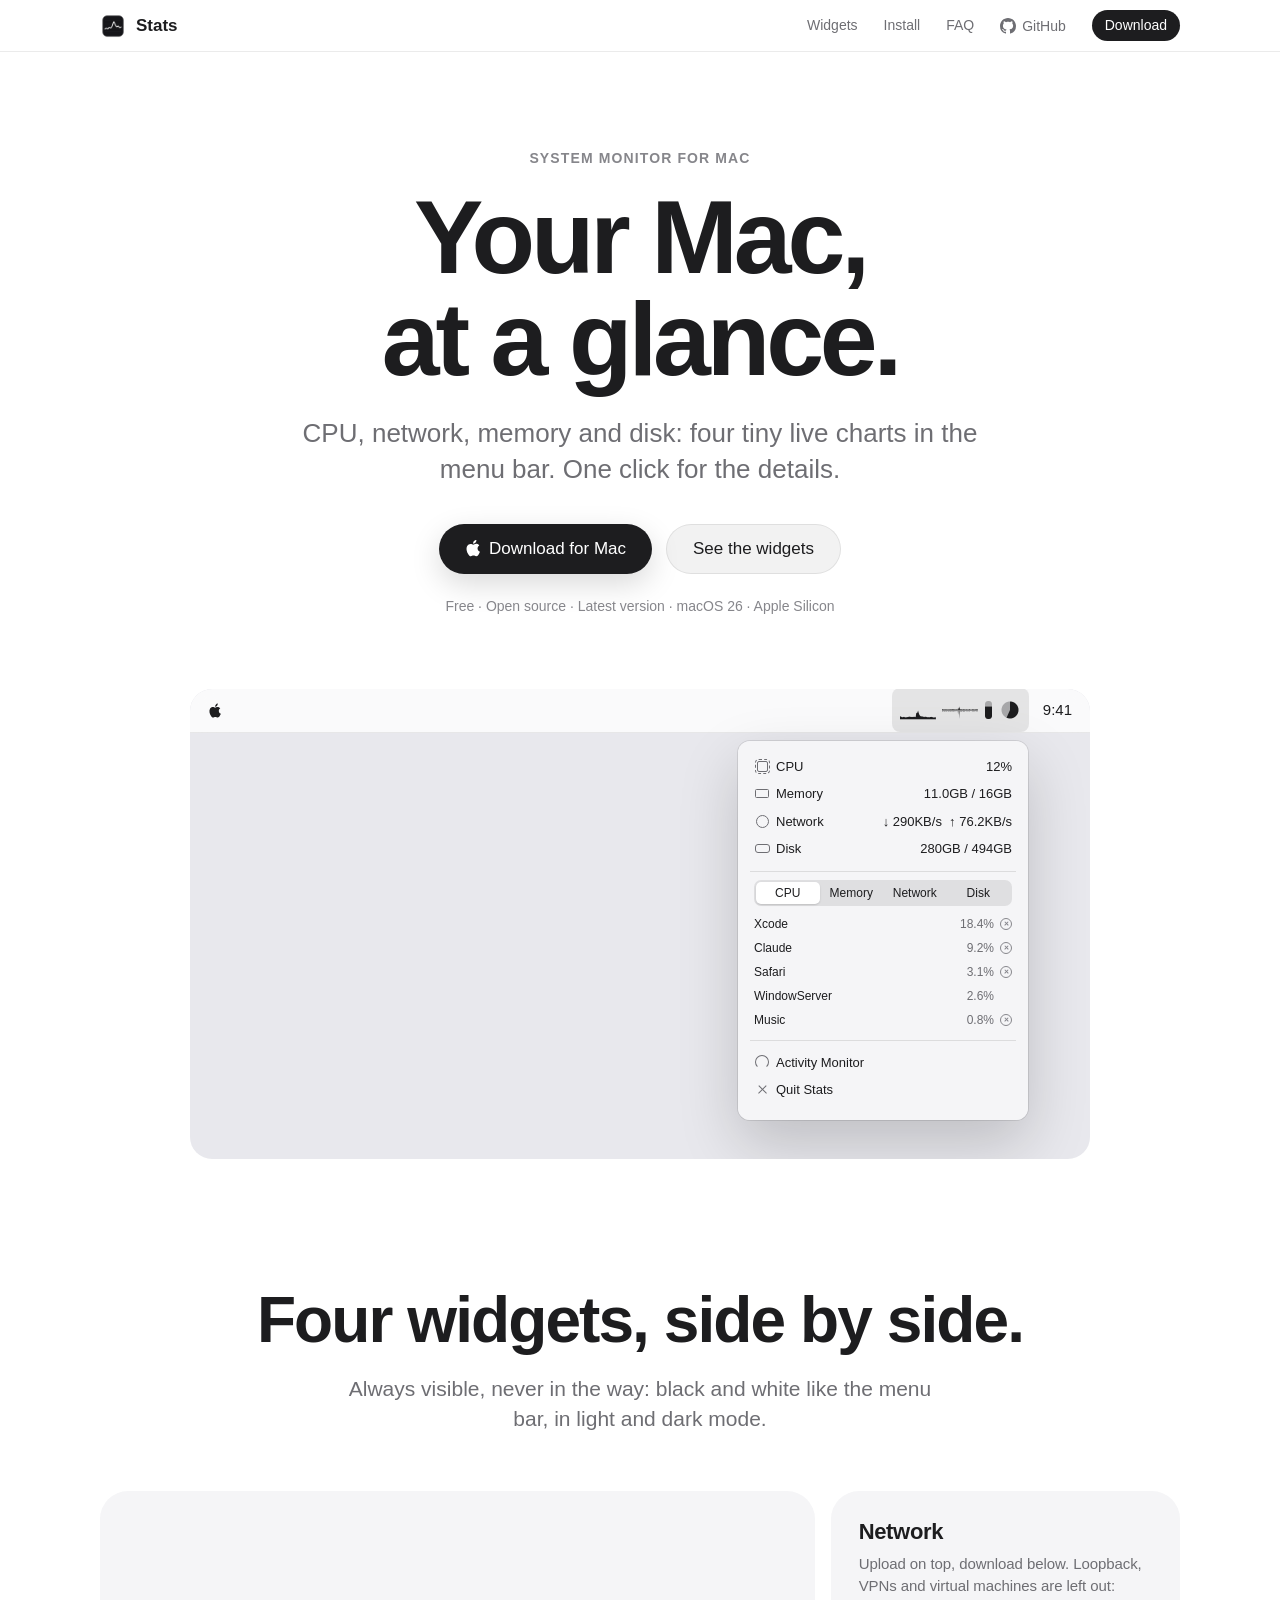
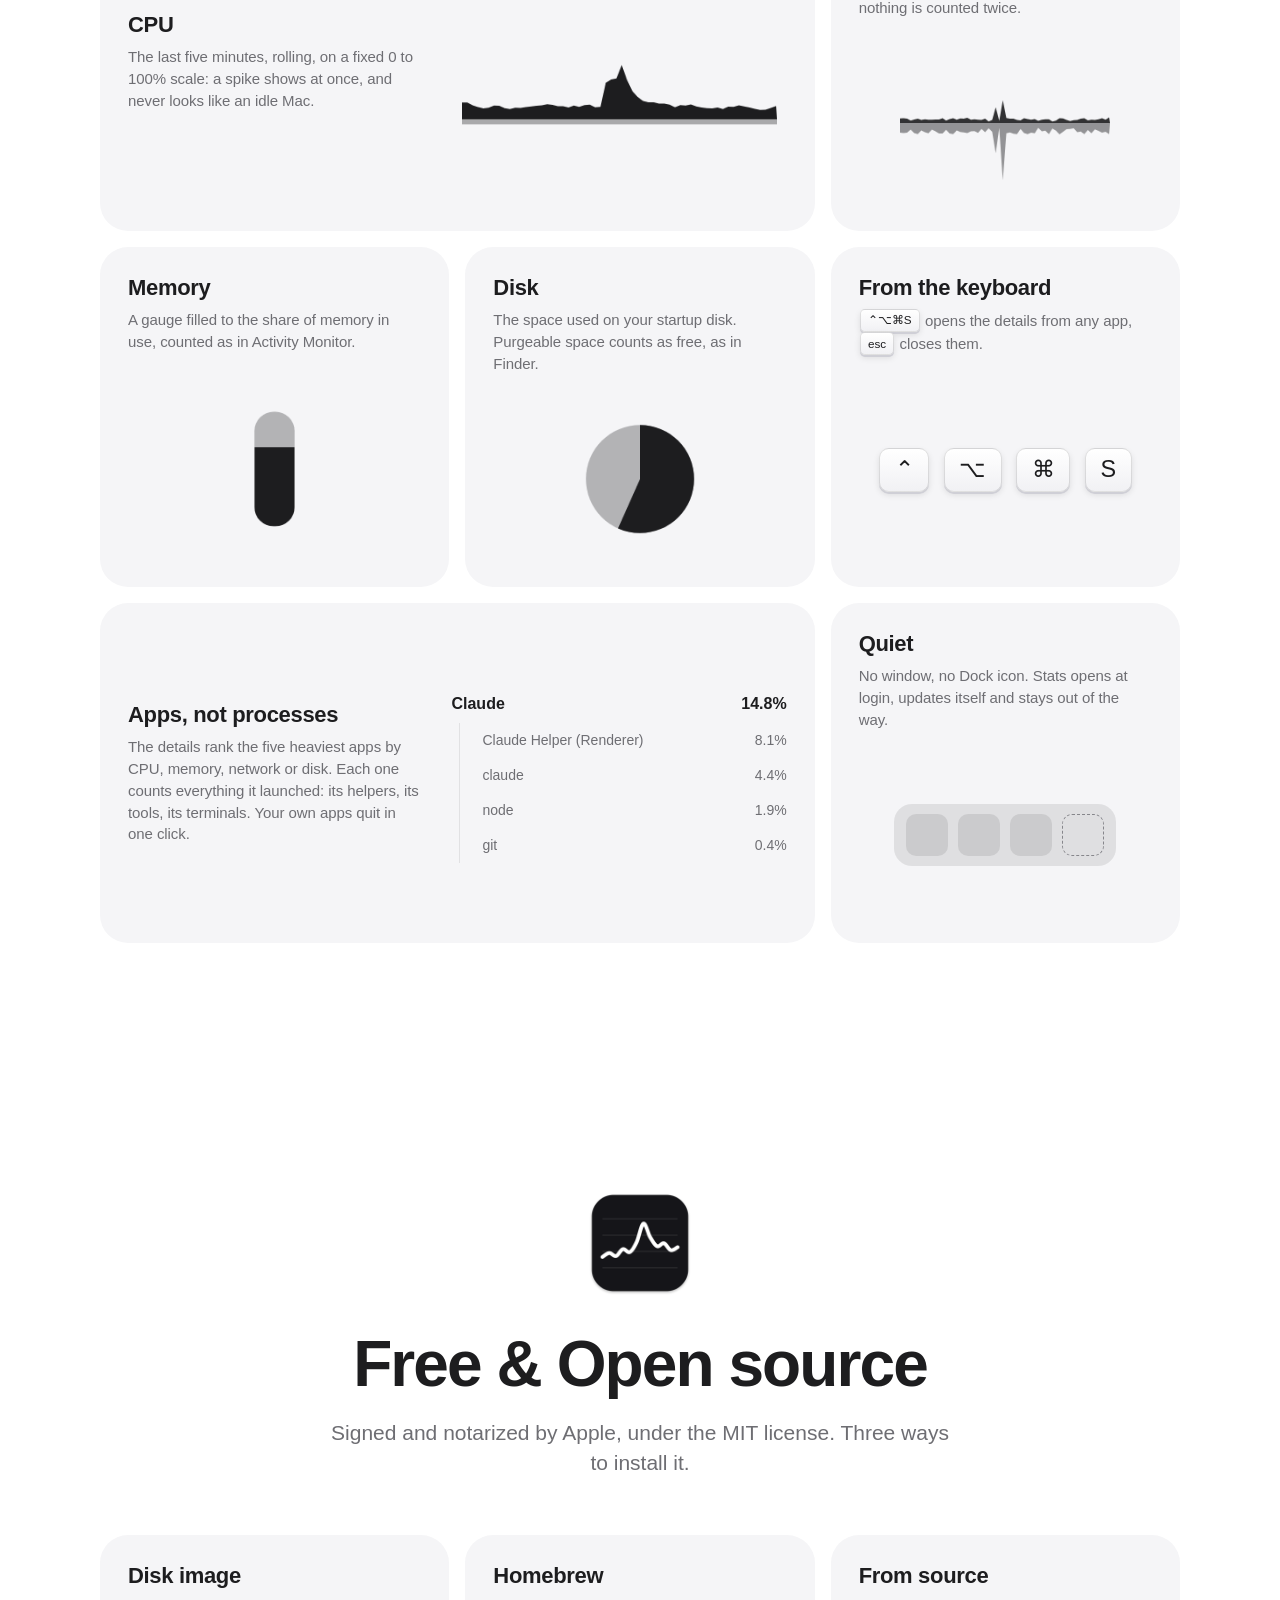
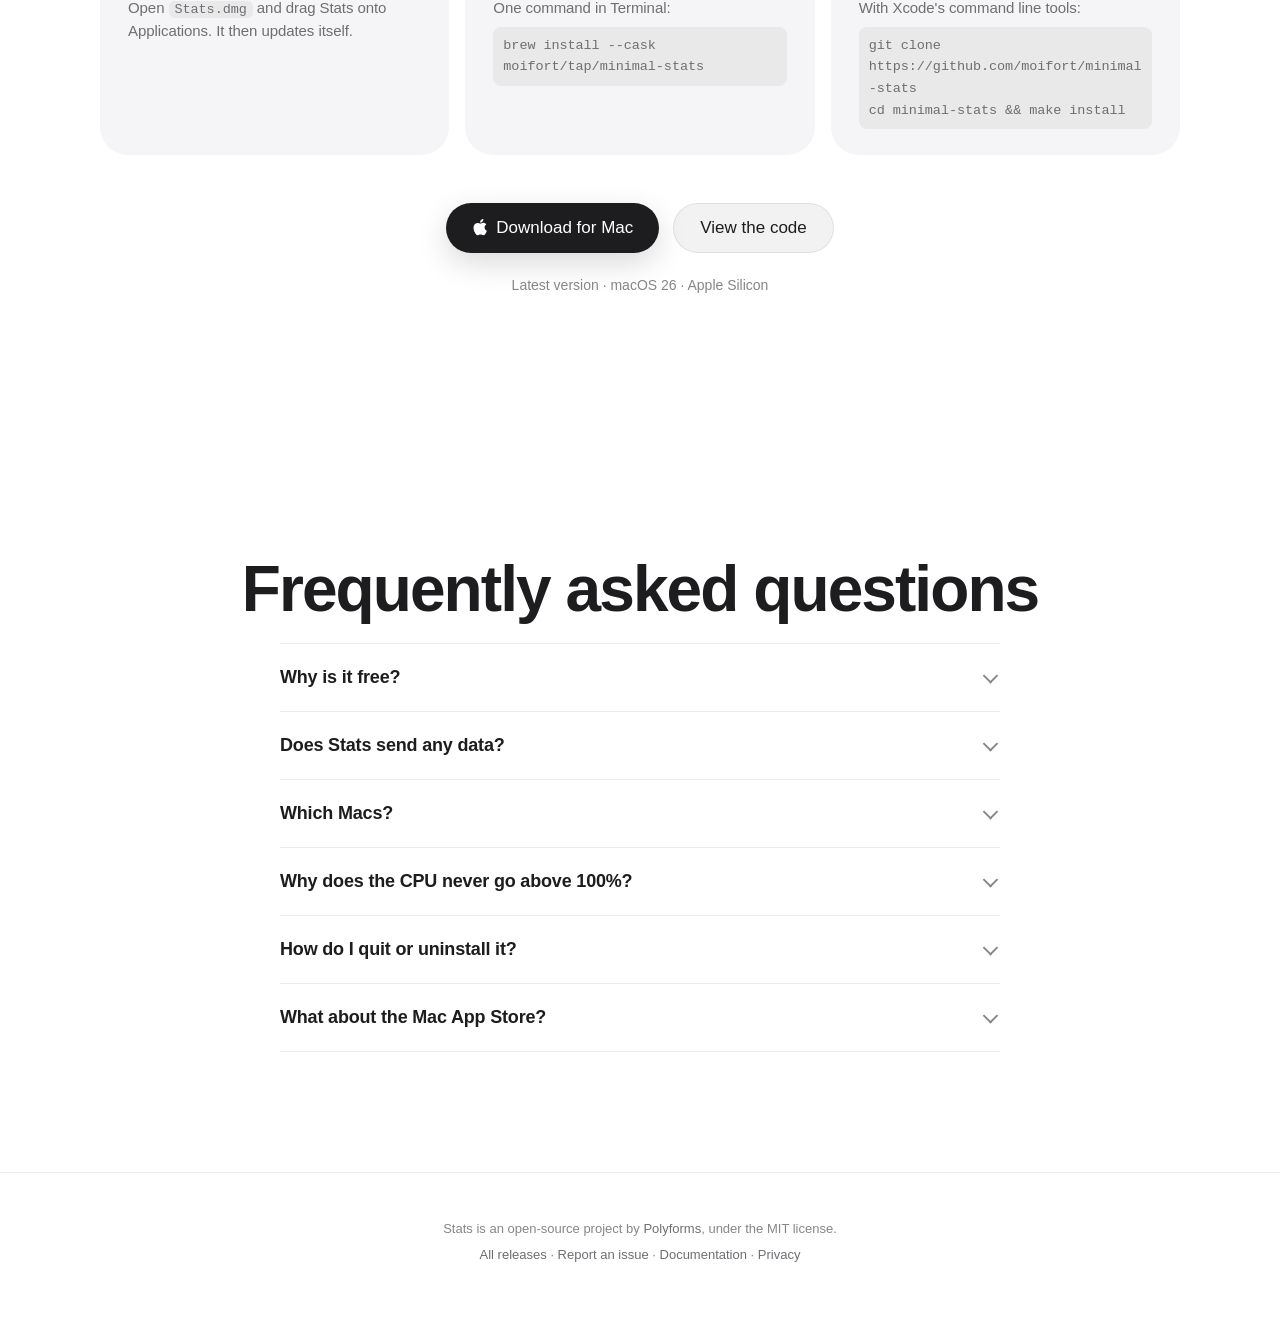
==== site/index.html @ 40cb98ad "feat(site): add the landing page, published to GitHub Pages Built from Dictate's site: its navigatio" ====
<!doctype html>
<html lang="fr">
<head>
  <meta charset="utf-8">
  <meta name="viewport" content="width=device-width, initial-scale=1">
  <title data-i18n="meta.title">Stats — Le moniteur système de la barre des menus, gratuit et open source</title>
  <meta name="description" content="Processeur, réseau, mémoire et disque : quatre petits graphiques en direct dans la barre des menus du Mac. Gratuit, open source, rien ne quitte votre Mac.">
  <!-- Share previews: crawlers run no JavaScript, so the English copy is the
       static one here and French is declared as the alternate. -->
  <meta property="og:type" content="website">
  <meta property="og:url" content="https://moifort.github.io/minimal-stats/">
  <meta property="og:site_name" content="Stats">
  <meta property="og:title" content="Stats — A free, open-source menu bar monitor for Mac">
  <meta property="og:description" content="CPU, network, memory and disk: four tiny live charts in your Mac's menu bar. Free, open source, nothing leaves your Mac.">
  <meta property="og:image" content="https://moifort.github.io/minimal-stats/og.png">
  <meta property="og:image:width" content="1200">
  <meta property="og:image:height" content="630">
  <meta property="og:image:alt" content="Stats: CPU, network, memory and disk charts in the Mac menu bar">
  <meta property="og:locale" content="en_US">
  <meta property="og:locale:alternate" content="fr_FR">
  <meta name="twitter:card" content="summary_large_image">
  <meta name="twitter:title" content="Stats — A free, open-source menu bar monitor for Mac">
  <meta name="twitter:description" content="CPU, network, memory and disk: four tiny live charts in your Mac's menu bar. Free, open source, nothing leaves your Mac.">
  <meta name="twitter:image" content="https://moifort.github.io/minimal-stats/og.png">
  <meta name="theme-color" content="#ffffff" media="(prefers-color-scheme: light)">
  <meta name="theme-color" content="#000000" media="(prefers-color-scheme: dark)">
  <meta name="color-scheme" content="light dark">
  <link rel="icon" href="favicon.png" type="image/png">
  <link rel="apple-touch-icon" href="icon-256.png">
  <script>
    // The page is written in French. A browser set to another of the 25
    // languages gets that one (i18n/<code>.js), any other gets English.
    // ?lang=de forces one. The same 25 as Dictate's site.
    (() => {
      const supported = ["bg", "cs", "da", "de", "el", "en", "es", "et", "fi", "fr", "hr", "hu", "it",
        "lt", "lv", "mt", "nl", "pl", "pt", "ro", "ru", "sk", "sl", "sv", "uk"];
      const forced = new URLSearchParams(location.search).get("lang");
      const wanted = forced ? [forced] : (navigator.languages && navigator.languages.length ? navigator.languages : [navigator.language || "en"]);
      const lang = wanted.map((l) => l.toLowerCase().split("-")[0]).find((l) => supported.includes(l)) || "en";
      document.documentElement.lang = lang;
      if (lang !== "fr") document.documentElement.classList.add("i18n-pending");
    })();
  </script>
  <link rel="stylesheet" href="style.css?v=20261111-3">
</head>
<body>

<header class="nav">
  <a class="nav-brand" href="#top" aria-label="Stats">
    <img class="nav-icon" src="icon-256.png" width="26" height="26" alt="">
    <span>Stats</span>
  </a>
  <nav class="nav-links" aria-label="Sections" data-i18n-aria="aria.sections">
    <a href="#features" data-i18n="nav.features">Widgets</a>
    <a href="#install" data-i18n="nav.install">Installer</a>
    <a href="#faq" data-i18n="nav.faq">Questions</a>
    <a class="nav-gh" href="https://github.com/moifort/minimal-stats" rel="noopener"><svg class="nav-github" viewBox="0 0 16 16" width="16" height="16" aria-hidden="true"><path fill="currentColor" d="M8 0c4.42 0 8 3.58 8 8a8.013 8.013 0 0 1-5.45 7.59c-.4.08-.55-.17-.55-.38 0-.27.01-1.13.01-2.2 0-.75-.25-1.23-.54-1.48 1.78-.2 3.65-.88 3.65-3.95 0-.88-.31-1.59-.82-2.15.08-.2.36-1.02-.08-2.12 0 0-.67-.22-2.2.82-.64-.18-1.32-.27-2-.27-.68 0-1.36.09-2 .27-1.53-1.03-2.2-.82-2.2-.82-.44 1.1-.16 1.92-.08 2.12-.51.56-.82 1.28-.82 2.15 0 3.06 1.86 3.75 3.64 3.95-.23.2-.44.55-.51 1.07-.46.21-1.61.55-2.33-.66-.15-.24-.6-.83-1.23-.82-.67.01-.27.38.01.53.34.19.73.9.82 1.13.16.45.68 1.31 2.69.94 0 .67.01 1.3.01 1.49 0 .21-.15.45-.55.38A7.995 7.995 0 0 1 0 8c0-4.42 3.58-8 8-8Z"/></svg>GitHub</a>
    <a class="nav-cta" href="https://github.com/moifort/minimal-stats/releases/latest/download/Stats.dmg" data-download data-i18n="nav.download">Télécharger</a>
  </nav>
</header>

<main id="top">

  <!-- Hero: the menu bar with the four widgets, and the popover under them. -->
  <section class="hero">
    <p class="eyebrow" data-i18n="hero.eyebrow">Moniteur système pour Mac</p>
    <h1 class="hero-title" data-i18n="hero.title">Votre Mac,<br>d'un coup d'œil.</h1>
    <p class="hero-subtitle" data-i18n="hero.subtitle">Processeur, réseau, mémoire et disque&nbsp;: quatre petits graphiques en direct dans la barre des menus. Un clic pour le détail.</p>
    <div class="hero-actions">
      <a class="button primary" href="https://github.com/moifort/minimal-stats/releases/latest/download/Stats.dmg" data-download>
        <svg class="apple-mark" viewBox="0 0 17 20" width="15" height="18" aria-hidden="true"><path fill="currentColor" d="M14.2 10.6c0-2.3 1.9-3.4 2-3.5-1.1-1.6-2.8-1.8-3.4-1.8-1.4-.1-2.8.9-3.5.9-.7 0-1.8-.8-3-.8-1.5 0-3 .9-3.8 2.3-1.6 2.8-.4 7 1.2 9.3.8 1.1 1.7 2.4 2.9 2.4 1.2 0 1.6-.8 3.1-.8 1.4 0 1.8.8 3.1.7 1.3 0 2.1-1.1 2.8-2.3.9-1.3 1.3-2.6 1.3-2.7-.1 0-2.7-1-2.7-3.7ZM11.9 3.8c.6-.8 1.1-1.9 1-3-.9 0-2.1.6-2.7 1.4-.6.7-1.1 1.8-1 2.9 1 .1 2.1-.5 2.7-1.3Z"/></svg>
        <span data-i18n="dl.mac">Télécharger pour Mac</span>
      </a>
      <!-- Shown by main.js once APP_STORE_URL is set: the app is not on the store yet. -->
      <a class="store-badge" href="#" rel="noopener" aria-label="Télécharger dans le Mac App Store" data-i18n-aria="aria.store" data-app-store hidden>
        <img src="badges/fr.svg" height="50" alt="" data-store-badge>
      </a>
      <a class="button ghost" href="#features" data-i18n="hero.seeWidgets">Voir les widgets</a>
    </div>
    <p class="hero-meta" data-i18n="hero.meta">Gratuit · Open source · <span data-version>Dernière version</span> · macOS 26 · Apple Silicon</p>

    <div class="stage" aria-label="Les quatre widgets dans la barre des menus, et le popover ouvert en dessous" data-i18n-aria="aria.stage" role="img">
      <div class="menubar">
        <span class="menubar-apple" aria-hidden="true"><svg viewBox="0 0 17 20" width="13" height="15"><path fill="currentColor" d="M14.2 10.6c0-2.3 1.9-3.4 2-3.5-1.1-1.6-2.8-1.8-3.4-1.8-1.4-.1-2.8.9-3.5.9-.7 0-1.8-.8-3-.8-1.5 0-3 .9-3.8 2.3-1.6 2.8-.4 7 1.2 9.3.8 1.1 1.7 2.4 2.9 2.4 1.2 0 1.6-.8 3.1-.8 1.4 0 1.8.8 3.1.7 1.3 0 2.1-1.1 2.8-2.3.9-1.3 1.3-2.6 1.3-2.7-.1 0-2.7-1-2.7-3.7ZM11.9 3.8c.6-.8 1.1-1.9 1-3-.9 0-2.1.6-2.7 1.4-.6.7-1.1 1.8-1 2.9 1 .1 2.1-.5 2.7-1.3Z"/></svg></span>
        <span class="menubar-spacer"></span>
        <span class="widgets" aria-hidden="true">
          <canvas data-widget="cpu" width="72" height="44"></canvas>
          <canvas data-widget="net" width="72" height="44"></canvas>
          <canvas data-widget="mem" width="18" height="44"></canvas>
          <canvas data-widget="disk" width="44" height="44"></canvas>
        </span>
        <span class="menubar-clock" aria-hidden="true">9:41</span>
      </div>

      <!-- The app's own popover, in its own English, laid out like it. -->
      <div class="popover" aria-hidden="true">
        <div class="pop-rows">
          <div class="pop-row"><i class="sf cpu"></i><span>CPU</span><b data-live="cpu">23%</b></div>
          <div class="pop-row"><i class="sf mem"></i><span>Memory</span><b data-live="mem">11.0GB / 16GB</b></div>
          <div class="pop-row"><i class="sf net"></i><span>Network</span><b data-live="net">↓ 180KB/s&nbsp;&nbsp;↑ 32.0KB/s</b></div>
          <div class="pop-row"><i class="sf disk"></i><span>Disk</span><b>280GB / 494GB</b></div>
        </div>
        <hr>
        <div class="segmented"><span class="on">CPU</span><span>Memory</span><span>Network</span><span>Disk</span></div>
        <div class="pop-list" data-live="apps">
          <div class="pop-app"><span>Xcode</span><em>18.4%</em><i></i></div>
          <div class="pop-app"><span>Claude</span><em>9.2%</em><i></i></div>
          <div class="pop-app"><span>Safari</span><em>3.1%</em><i></i></div>
          <div class="pop-app"><span>WindowServer</span><em>2.6%</em><i class="none"></i></div>
          <div class="pop-app"><span>Music</span><em>0.8%</em><i></i></div>
        </div>
        <hr>
        <div class="pop-action"><i class="sf gauge"></i>Activity Monitor</div>
        <div class="pop-action"><i class="sf quit"></i>Quit Stats</div>
        <div class="pop-version" data-version-short></div>
      </div>
    </div>
  </section>

  <!-- Features -->
  <section class="features" id="features">
    <h2 class="section-title" data-i18n="feat.title">Quatre widgets, côte à côte.</h2>
    <p class="section-lead" data-i18n="feat.lead">Toujours visibles, jamais encombrants&nbsp;: en noir et blanc comme la barre des menus, en clair comme en sombre.</p>

    <div class="bento">
      <article class="card wide">
        <div class="card-visual"><canvas class="big-widget" data-widget="cpu" width="360" height="160" aria-hidden="true"></canvas></div>
        <h3 data-i18n="cpu.title">Processeur</h3>
        <p data-i18n="cpu.text">Les cinq dernières minutes en continu, sur une échelle fixe de 0 à 100&nbsp;%&nbsp;: un pic se voit tout de suite, et ne se confond jamais avec un Mac au repos.</p>
      </article>

      <article class="card">
        <div class="card-visual"><canvas class="big-widget" data-widget="net" width="240" height="160" aria-hidden="true"></canvas></div>
        <h3 data-i18n="net.title">Réseau</h3>
        <p data-i18n="net.text">L'envoi en haut, la réception en bas. La boucle locale, les VPN et les machines virtuelles sont écartés&nbsp;: rien n'est compté deux fois.</p>
      </article>

      <article class="card">
        <div class="card-visual"><canvas class="big-widget" data-widget="mem" width="60" height="160" aria-hidden="true"></canvas></div>
        <h3 data-i18n="mem.title">Mémoire</h3>
        <p data-i18n="mem.text">Une jauge remplie à la part de mémoire utilisée, comptée comme dans le Moniteur d'activité.</p>
      </article>

      <article class="card">
        <div class="card-visual"><canvas class="big-widget" data-widget="disk" width="160" height="160" aria-hidden="true"></canvas></div>
        <h3 data-i18n="disk.title">Disque</h3>
        <p data-i18n="disk.text">La place occupée sur le disque de démarrage. L'espace purgeable compte comme libre, comme dans le Finder.</p>
      </article>

      <article class="card">
        <div class="card-visual">
          <div class="shortcut" aria-hidden="true"><kbd>⌃</kbd><kbd>⌥</kbd><kbd>⌘</kbd><kbd>S</kbd></div>
        </div>
        <h3 data-i18n="key.title">Au clavier</h3>
        <p data-i18n="key.text"><kbd>⌃⌥⌘S</kbd> ouvre le détail depuis n'importe quelle app, <kbd>esc</kbd> le referme.</p>
      </article>

      <article class="card wide">
        <div class="card-visual">
          <div class="group-demo" aria-hidden="true">
            <div class="group-row lead"><span>Claude</span><em>14.8%</em></div>
            <div class="group-row"><span>Claude Helper (Renderer)</span><em>8.1%</em></div>
            <div class="group-row"><span>claude</span><em>4.4%</em></div>
            <div class="group-row"><span>node</span><em>1.9%</em></div>
            <div class="group-row"><span>git</span><em>0.4%</em></div>
          </div>
        </div>
        <h3 data-i18n="apps.title">Les apps, pas les processus</h3>
        <p data-i18n="apps.text">Le détail classe les cinq apps qui pèsent le plus, en processeur, mémoire, réseau ou disque. Chacune compte tout ce qu'elle a lancé&nbsp;: ses assistants, ses outils, ses terminaux. Vos propres apps se quittent d'un clic.</p>
      </article>

      <article class="card">
        <div class="card-visual">
          <div class="quiet-demo" aria-hidden="true">
            <span class="dock"><i></i><i></i><i></i><i class="gap"></i></span>
          </div>
        </div>
        <h3 data-i18n="quiet.title">Discret</h3>
        <p data-i18n="quiet.text">Pas de fenêtre, pas d'icône dans le Dock. Stats s'ouvre à la connexion, se met à jour tout seul et se fait oublier.</p>
      </article>
    </div>
  </section>

  <!-- Install: the three ways, then the download. -->
  <section class="download" id="install">
    <img class="download-icon" src="icon-256.png" width="120" height="120" alt="">
    <h2 class="section-title" data-i18n="inst.title">Gratuit &amp; Open source</h2>
    <p class="section-lead" data-i18n="inst.lead">Signé et notarisé par Apple, sous licence MIT. Trois façons de l'installer.</p>

    <div class="bento installs">
      <article class="card">
        <h3 data-i18n="inst.dmg.title">Image disque</h3>
        <p data-i18n="inst.dmg.text">Ouvrez <code>Stats.dmg</code> et glissez Stats dans Applications. Il se met ensuite à jour tout seul.</p>
      </article>
      <article class="card">
        <h3>Homebrew</h3>
        <p data-i18n="inst.brew.text">Une commande dans le Terminal&nbsp;:</p>
        <p><code class="copy">brew install --cask moifort/tap/minimal-stats</code></p>
      </article>
      <article class="card">
        <h3 data-i18n="inst.src.title">Depuis les sources</h3>
        <p data-i18n="inst.src.text">Avec les outils en ligne de commande de Xcode&nbsp;:</p>
        <p><code class="copy">git clone https://github.com/moifort/minimal-stats<br>cd minimal-stats &amp;&amp; make install</code></p>
      </article>
    </div>

    <div class="hero-actions">
      <a class="button primary" href="https://github.com/moifort/minimal-stats/releases/latest/download/Stats.dmg" data-download>
        <svg class="apple-mark" viewBox="0 0 17 20" width="15" height="18" aria-hidden="true"><path fill="currentColor" d="M14.2 10.6c0-2.3 1.9-3.4 2-3.5-1.1-1.6-2.8-1.8-3.4-1.8-1.4-.1-2.8.9-3.5.9-.7 0-1.8-.8-3-.8-1.5 0-3 .9-3.8 2.3-1.6 2.8-.4 7 1.2 9.3.8 1.1 1.7 2.4 2.9 2.4 1.2 0 1.6-.8 3.1-.8 1.4 0 1.8.8 3.1.7 1.3 0 2.1-1.1 2.8-2.3.9-1.3 1.3-2.6 1.3-2.7-.1 0-2.7-1-2.7-3.7ZM11.9 3.8c.6-.8 1.1-1.9 1-3-.9 0-2.1.6-2.7 1.4-.6.7-1.1 1.8-1 2.9 1 .1 2.1-.5 2.7-1.3Z"/></svg>
        <span data-i18n="dl.mac">Télécharger pour Mac</span>
      </a>
      <a class="store-badge" href="#" rel="noopener" aria-label="Télécharger dans le Mac App Store" data-i18n-aria="aria.store" data-app-store hidden>
        <img src="badges/fr.svg" height="50" alt="" data-store-badge>
      </a>
      <a class="button ghost" href="https://github.com/moifort/minimal-stats" rel="noopener" data-i18n="dl.code">Voir le code</a>
    </div>
    <p class="hero-meta" data-i18n="dl.meta"><span data-version>Dernière version</span> · macOS 26 · Apple Silicon</p>
  </section>

  <!-- FAQ -->
  <section class="faq" id="faq">
    <h2 class="section-title" data-i18n="faq.title">Questions fréquentes</h2>
    <div class="faq-list">
      <details>
        <summary data-i18n="faq.q1">Pourquoi c'est gratuit&nbsp;?</summary>
        <p data-i18n="faq.a1">Parce que Stats ne coûte rien à faire tourner&nbsp;: pas de serveur, pas de compte. Son code est public sur GitHub, sous licence MIT.</p>
      </details>
      <details>
        <summary data-i18n="faq.q2">Stats envoie-t-il des données&nbsp;?</summary>
        <p data-i18n="faq.a2">Non. Tout est mesuré sur votre Mac et y reste. La seule connexion de Stats est la vérification des mises à jour auprès de GitHub, une fois par jour. <a href="privacy.html">Confidentialité</a></p>
      </details>
      <details>
        <summary data-i18n="faq.q3">Sur quels Mac&nbsp;?</summary>
        <p data-i18n="faq.a3">macOS 26 ou plus récent, sur un Mac à puce Apple, du M1 aux plus récents.</p>
      </details>
      <details>
        <summary data-i18n="faq.q4">Pourquoi le processeur ne dépasse-t-il jamais 100&nbsp;%&nbsp;?</summary>
        <p data-i18n="faq.a4">Stats compte en part de tout le Mac, de 0 à 100&nbsp;%. Le Moniteur d'activité compte par cœur, jusqu'à 800&nbsp;% sur huit cœurs&nbsp;: les deux disent la même chose.</p>
      </details>
      <details>
        <summary data-i18n="faq.q5">Comment le quitter ou le désinstaller&nbsp;?</summary>
        <p data-i18n="faq.a5">Clic droit sur les graphiques&nbsp;: «&nbsp;Quit Stats&nbsp;» le ferme, «&nbsp;Uninstall…&nbsp;» retire l'ouverture à la connexion et met l'app à la corbeille. Supprimer Stats.app des Applications suffit aussi.</p>
      </details>
      <details>
        <summary data-i18n="faq.q6">Et sur le Mac App Store&nbsp;?</summary>
        <p data-i18n="faq.a6">Une version est prévue. Le bac à sable d'Apple empêche de mesurer les autres apps&nbsp;: elle n'aura que les widgets, les chiffres et le réseau par app. Pour la version complète, préférez le téléchargement direct.</p>
      </details>
    </div>
  </section>

</main>

<footer class="footer">
  <p data-i18n="footer.credit">Stats est un projet open source de <a href="https://github.com/moifort" rel="noopener">Polyforms</a>, sous licence MIT.</p>
  <p><a href="https://github.com/moifort/minimal-stats/releases" data-i18n="footer.releases">Toutes les versions</a> · <a href="https://github.com/moifort/minimal-stats/issues" data-i18n="footer.issues">Signaler un problème</a> · <a href="https://github.com/moifort/minimal-stats#readme" data-i18n="footer.docs">Documentation</a> · <a href="privacy.html" data-i18n="footer.privacy">Confidentialité</a></p>
</footer>

<script src="i18n.js?v=20261111-3"></script>
</body>
</html>
---- site/style.css ----
/* Stats landing page. Dictate's page (moifort/dictate, site/style.css) with
   its navigation, hero, buttons, bento cards, FAQ, download and footer, but
   monochrome like the app: no accent colour. Every colour is a token, so the
   page follows the system's dark mode, which Dictate's does not. */

:root {
  --bg: #ffffff;
  --bg-card: #f5f5f7;
  --line: rgba(0, 0, 0, 0.08);
  --text: #1d1d1f;
  --text-muted: #6e6e73;
  --text-dim: #86868b;
  --fill: rgba(0, 0, 0, 0.05);
  --fill-strong: rgba(0, 0, 0, 0.09);
  --nav-bg: rgba(255, 255, 255, 0.72);
  --button-bg: #1d1d1f;
  --button-bg-hover: #000;
  --button-text: #fff;
  --key-face: linear-gradient(#ffffff, #f1f1f4);
  --key-lip: #cfcfd6;
  --key-border: rgba(0, 0, 0, 0.12);
  --key-shine: #fff;
  --desk: #e8e8ed;
  --bar: rgba(255, 255, 255, 0.78);
  --popover: rgba(246, 246, 248, 0.94);
  --popover-line: rgba(0, 0, 0, 0.1);
  --shadow: 0 24px 60px rgba(0, 0, 0, 0.18);
  --chart: #1d1d1f;
  --radius: 28px;
  --nav-h: 52px;
  --max: 1080px;
  --font: -apple-system, BlinkMacSystemFont, "SF Pro Display", "SF Pro Text", "Helvetica Neue", Inter, sans-serif;
  --mono: ui-monospace, "SF Mono", Menlo, monospace;
  color-scheme: light dark;
}

@media (prefers-color-scheme: dark) {
  :root {
    --bg: #000000;
    --bg-card: #1c1c1e;
    --line: rgba(255, 255, 255, 0.12);
    --text: #f5f5f7;
    --text-muted: #a1a1a6;
    --text-dim: #86868b;
    --fill: rgba(255, 255, 255, 0.08);
    --fill-strong: rgba(255, 255, 255, 0.14);
    --nav-bg: rgba(0, 0, 0, 0.72);
    --button-bg: #f5f5f7;
    --button-bg-hover: #fff;
    --button-text: #000;
    --key-face: linear-gradient(#3a3a3e, #2c2c30);
    --key-lip: #151517;
    --key-border: rgba(255, 255, 255, 0.1);
    --key-shine: rgba(255, 255, 255, 0.08);
    --desk: #161618;
    --bar: rgba(40, 40, 44, 0.82);
    --popover: rgba(38, 38, 42, 0.95);
    --popover-line: rgba(255, 255, 255, 0.12);
    --shadow: 0 24px 60px rgba(0, 0, 0, 0.6);
    --chart: #f5f5f7;
  }
}

* { box-sizing: border-box; }

/* Hidden for the few milliseconds i18n.js takes to put another language in. */
html.i18n-pending body { visibility: hidden; }

html { scroll-behavior: smooth; }

body {
  margin: 0;
  font-family: var(--font);
  background: var(--bg);
  color: var(--text);
  -webkit-font-smoothing: antialiased;
  text-rendering: optimizeLegibility;
  line-height: 1.5;
  overflow-x: hidden;
}

a { color: inherit; text-decoration: none; }
code { font-family: var(--mono); font-size: 0.9em; background: var(--fill); padding: 1px 6px; border-radius: 5px; }

/* Inline keys drawn as Mac keycaps: light face, a lip underneath, a soft drop. */
kbd {
  display: inline-flex;
  align-items: center;
  gap: 0.3em;
  font-family: var(--font);
  font-size: 0.78em;
  font-weight: 500;
  line-height: 1;
  padding: 0.38em 0.62em 0.42em;
  margin: 0 0.1em;
  border-radius: 0.42em;
  background: var(--key-face);
  border: 1px solid var(--key-border);
  box-shadow:
    0 2px 0 var(--key-lip),
    0 3px 6px rgba(0, 0, 0, 0.1),
    inset 0 1px 0 var(--key-shine);
  white-space: nowrap;
  color: var(--text);
  vertical-align: 0.12em;
}

/* ---------- Navigation ---------- */

.nav {
  position: sticky;
  top: 0;
  z-index: 10;
  height: var(--nav-h);
  display: flex;
  align-items: center;
  justify-content: space-between;
  padding: 0 max(20px, calc((100% - var(--max)) / 2));
  background: var(--nav-bg);
  backdrop-filter: saturate(180%) blur(20px);
  -webkit-backdrop-filter: saturate(180%) blur(20px);
  border-bottom: 1px solid var(--line);
  font-size: 14px;
}
.nav-brand { display: flex; align-items: center; gap: 10px; font-weight: 600; font-size: 17px; }
.nav-icon { width: 26px; height: 26px; border-radius: 7px; display: block; }
.nav-links { display: flex; align-items: center; gap: 26px; color: var(--text-muted); }
.nav-links a:hover { color: var(--text); }
.nav-gh { display: inline-flex; align-items: center; gap: 6px; line-height: 1; }
.nav-github { display: block; flex: 0 0 auto; width: 16px; height: 16px; }
.nav-cta {
  color: var(--button-text) !important;
  background: var(--button-bg);
  padding: 5px 13px;
  border-radius: 99px;
  font-weight: 500;
}
.nav-cta:hover { background: var(--button-bg-hover); }

@media (max-width: 720px) {
  .nav-links a:not(.nav-cta) { display: none; }
}
@media (max-width: 560px) {
  section { padding-top: 88px; padding-bottom: 88px; }
  .section-lead { margin-bottom: 40px; }
}

/* ---------- Layout ---------- */

main { display: block; }

section {
  padding: 120px max(20px, calc((100% - var(--max)) / 2));
  text-align: center;
  scroll-margin-top: var(--nav-h);
}

.section-title {
  font-size: clamp(36px, 6vw, 64px);
  line-height: 1.05;
  letter-spacing: -0.03em;
  font-weight: 700;
  margin: 0 0 20px;
}

.section-lead {
  max-width: 620px;
  margin: 0 auto 56px;
  font-size: clamp(17px, 2vw, 21px);
  color: var(--text-muted);
  line-height: 1.45;
}

/* ---------- Hero ---------- */

.eyebrow {
  margin: 0 0 18px;
  font-size: 14px;
  font-weight: 600;
  letter-spacing: 0.08em;
  text-transform: uppercase;
  color: var(--text-dim);
}

.hero { padding-top: 96px; padding-bottom: 64px; }

.hero-title {
  font-size: clamp(52px, 9.5vw, 104px);
  line-height: 0.98;
  letter-spacing: -0.04em;
  font-weight: 700;
  margin: 0 0 24px;
}

.hero-subtitle {
  font-size: clamp(19px, 2.4vw, 26px);
  color: var(--text-muted);
  max-width: 700px;
  margin: 0 auto 36px;
  line-height: 1.4;
}

.hero-actions { display: flex; gap: 14px; justify-content: center; flex-wrap: wrap; }
.apple-mark { display: block; flex: 0 0 auto; margin-right: 9px; margin-top: -2px; }

.button {
  display: inline-flex;
  align-items: center;
  justify-content: center;
  height: 50px;
  padding: 0 26px;
  border-radius: 99px;
  font-size: 17px;
  font-weight: 500;
  transition: transform 0.15s ease, background 0.15s ease, box-shadow 0.15s ease;
}
.button:active { transform: scale(0.97); }
.button.primary {
  color: var(--button-text);
  background: var(--button-bg);
  box-shadow: 0 10px 30px rgba(0, 0, 0, 0.15);
}
.button.primary:hover { background: var(--button-bg-hover); box-shadow: 0 14px 40px rgba(0, 0, 0, 0.22); }
.button.ghost {
  color: var(--text);
  background: var(--fill);
  border: 1px solid var(--line);
}
.button.ghost:hover { background: var(--fill-strong); }

/* Apple's own badge, unaltered, as tall as the buttons: i18n.js swaps in the page's language. */
.store-badge { display: inline-flex; border-radius: 9px; transition: transform 0.15s ease, opacity 0.15s ease; }
.store-badge[hidden] { display: none; }
.store-badge:hover { opacity: 0.85; }
.store-badge:active { transform: scale(0.97); }
.store-badge img { display: block; height: 50px; width: auto; }

.hero-meta { margin: 22px 0 0; font-size: 14px; color: var(--text-dim); }

/* ---------- The stage: a menu bar, the widgets, the popover ---------- */

.stage {
  position: relative;
  max-width: 900px;
  margin: 72px auto 0;
  height: 470px;
  border-radius: 22px;
  background: var(--desk);
  overflow: hidden;
  text-align: left;
}
.menubar {
  display: flex;
  align-items: center;
  gap: 14px;
  height: 44px;
  padding: 0 18px;
  background: var(--bar);
  backdrop-filter: blur(20px);
  -webkit-backdrop-filter: blur(20px);
  border-bottom: 1px solid var(--line);
  font-size: 15px;
  font-weight: 500;
}
.menubar-apple { display: inline-flex; }
.menubar-spacer { flex: 1; }
.widgets { display: inline-flex; align-items: center; gap: 6px; height: 44px; padding: 0 8px; border-radius: 8px; background: var(--fill-strong); }
.widgets canvas { display: block; height: 22px; width: auto; }
.menubar-clock { font-variant-numeric: tabular-nums; }

/* The app's popover: 290 points wide, rows of 13 pt text, right under the widgets. */
.popover {
  position: absolute;
  top: 52px;
  right: 62px;
  width: 290px;
  padding: 12px;
  border-radius: 12px;
  background: var(--popover);
  backdrop-filter: blur(30px);
  -webkit-backdrop-filter: blur(30px);
  box-shadow: var(--shadow), 0 0 0 1px var(--popover-line);
  font-size: 13px;
  color: var(--text);
}
.popover hr { border: 0; border-top: 1px solid var(--popover-line); margin: 8px 0; }
.pop-row, .pop-action { display: flex; align-items: center; gap: 6px; padding: 4px; }
.pop-row b { margin-left: auto; font-weight: 400; font-variant-numeric: tabular-nums; white-space: nowrap; }
.pop-action { color: var(--text); }
.pop-version { text-align: right; font-size: 10px; color: var(--text-dim); padding-top: 4px; }
.segmented { display: flex; margin: 0 4px 6px; padding: 2px; border-radius: 7px; background: var(--fill-strong); font-size: 12px; }
.segmented span { flex: 1; text-align: center; padding: 2px 0; border-radius: 5px; }
.segmented .on { background: var(--bg); box-shadow: 0 1px 2px rgba(0, 0, 0, 0.15); }
.pop-app { display: flex; align-items: center; gap: 6px; padding: 3px 4px; font-size: 12px; }
.pop-app span { flex: 1; overflow: hidden; text-overflow: ellipsis; white-space: nowrap; }
.pop-app em { font-style: normal; color: var(--text-muted); font-variant-numeric: tabular-nums; }
.pop-app i { width: 12px; height: 12px; border-radius: 50%; border: 1.2px solid var(--text-dim); position: relative; }
.pop-app i.none { visibility: hidden; }
.pop-app i::before, .pop-app i::after { content: ""; position: absolute; left: 2.5px; top: 4.4px; width: 5px; height: 1.2px; background: var(--text-dim); transform: rotate(45deg); }
.pop-app i::after { transform: rotate(-45deg); }

/* SF Symbols-like glyphs, drawn in CSS so the page needs no icon font. */
.sf { width: 16px; height: 14px; flex: 0 0 16px; display: inline-flex; align-items: center; justify-content: center; color: var(--text-muted); position: relative; }
.sf::before { content: ""; display: block; border: 1.4px solid currentColor; }
.sf.cpu::before { width: 9px; height: 9px; border-radius: 2px; outline: 1.2px dashed currentColor; outline-offset: 1px; }
.sf.mem::before { width: 12px; height: 7px; border-radius: 1.5px; }
.sf.net::before { width: 11px; height: 11px; border-radius: 50%; }
.sf.disk::before { width: 13px; height: 7px; border-radius: 3px; }
.sf.gauge::before { width: 12px; height: 12px; border-radius: 50%; border-bottom-color: transparent; }
.sf.quit::before { border: 0; width: 11px; height: 1.4px; background: currentColor; transform: rotate(45deg); }
.sf.quit::after { content: ""; position: absolute; width: 11px; height: 1.4px; background: currentColor; transform: rotate(-45deg); }

@media (max-width: 640px) {
  .stage { height: 440px; margin-top: 48px; border-radius: 18px; }
  .menubar { padding: 0 12px; gap: 10px; }
  .menubar-clock { display: none; }
  .popover { right: 50%; transform: translateX(50%); width: min(290px, calc(100% - 24px)); }
}

/* ---------- Features: Dictate's bento ---------- */

.features { padding-top: 64px; }

.bento {
  display: grid;
  grid-template-columns: repeat(3, minmax(0, 1fr));
  grid-auto-rows: auto;
  gap: 16px;
  text-align: left;
}
@media (max-width: 900px) { .bento { grid-template-columns: repeat(2, minmax(0, 1fr)); } }
@media (max-width: 560px) { .bento { grid-template-columns: 1fr; gap: 14px; } }

.card {
  background: var(--bg-card);
  border-radius: var(--radius);
  padding: 28px 28px 26px;
  display: flex;
  flex-direction: column;
  gap: 8px;
  min-height: 340px;
  overflow: hidden;
}
.card h3 { order: 1; margin: 0; font-size: 22px; line-height: 1.2; letter-spacing: -0.015em; font-weight: 600; }
.card p { order: 2; margin: 0; color: var(--text-muted); font-size: 15px; line-height: 1.45; letter-spacing: -0.005em; }
.card-visual {
  order: 3;
  flex: 1 1 auto;
  min-height: 160px;
  padding-top: 16px;
  display: flex;
  align-items: center;
  justify-content: center;
}

.card.wide {
  grid-column: span 2;
  display: grid;
  grid-template-columns: minmax(0, 1fr) minmax(0, 1.15fr);
  grid-template-rows: 1fr auto auto 1fr;
  column-gap: 32px;
  row-gap: 8px;
}
.card.wide h3 { grid-column: 1; grid-row: 2; }
.card.wide p { grid-column: 1; grid-row: 3; }
.card.wide .card-visual { grid-column: 2; grid-row: 1 / -1; padding-top: 0; }
@media (max-width: 900px) {
  .card.wide { display: flex; }
  .card.wide .card-visual { padding-top: 16px; }
}
@media (max-width: 560px) {
  .card { padding: 24px 22px 22px; min-height: 0; }
  .card.wide { grid-column: span 1; }
}

.big-widget { display: block; max-width: 100%; height: 140px; width: auto; }

.shortcut { display: flex; gap: 10px; font-size: 30px; }
.shortcut kbd { min-width: 1.9em; justify-content: center; }

.group-demo { width: 100%; max-width: 360px; font-size: 14px; }
.group-row { display: flex; justify-content: space-between; gap: 12px; padding: 7px 0 7px 22px; color: var(--text-muted); border-left: 1.5px solid var(--line); margin-left: 8px; }
.group-row em { font-style: normal; font-variant-numeric: tabular-nums; }
.group-row.lead { padding-left: 0; margin-left: 0; border: 0; color: var(--text); font-weight: 600; font-size: 16px; }

.quiet-demo .dock { display: flex; gap: 10px; padding: 10px 12px; border-radius: 18px; background: var(--fill-strong); }
.quiet-demo .dock i { width: 42px; height: 42px; border-radius: 10px; background: var(--fill-strong); }
.quiet-demo .dock i.gap { background: transparent; border: 1.5px dashed var(--text-dim); }

/* ---------- Install ---------- */

.download { padding-top: 120px; padding-bottom: 140px; }
.download-icon { display: block; width: 120px; height: 120px; margin: 0 auto 28px; }
.installs { margin-bottom: 48px; }
.installs .card { min-height: 0; }
.installs .card p { order: 0; }
.installs .card h3 { order: 0; }
.copy { display: block; user-select: all; line-height: 1.6; padding: 8px 10px; border-radius: 8px; overflow-wrap: anywhere; }

/* ---------- FAQ ---------- */

.faq-list { max-width: 720px; margin: 0 auto; text-align: left; border-top: 1px solid var(--line); }
.faq-list details { border-bottom: 1px solid var(--line); }
.faq-list summary {
  cursor: pointer;
  list-style: none;
  padding: 20px 36px 20px 0;
  font-size: 18px;
  font-weight: 600;
  letter-spacing: -0.01em;
  position: relative;
}
.faq-list summary::-webkit-details-marker { display: none; }
.faq-list summary::after {
  content: "";
  position: absolute;
  right: 4px;
  top: 50%;
  width: 9px;
  height: 9px;
  border-right: 2px solid var(--text-dim);
  border-bottom: 2px solid var(--text-dim);
  transform: translateY(-70%) rotate(45deg);
  transition: transform 0.2s ease;
}
.faq-list details[open] summary::after { transform: translateY(-30%) rotate(225deg); }
.faq-list p { margin: 0 0 22px; color: var(--text-muted); font-size: 16px; line-height: 1.55; max-width: 640px; }
.faq-list p a { text-decoration: underline; text-underline-offset: 2px; }

/* ---------- Footer ---------- */

.footer {
  padding: 40px 20px 60px;
  text-align: center;
  font-size: 13px;
  color: var(--text-dim);
  border-top: 1px solid var(--line);
}
.footer p { margin: 6px 0; }
.footer a { color: var(--text-muted); }
.footer a:hover { color: var(--text); }

/* ---------- Reveal on scroll ---------- */

.reveal { opacity: 0; transform: translateY(18px); transition: opacity 0.7s ease, transform 0.7s ease; }
.reveal.in { opacity: 1; transform: none; }

@media (prefers-reduced-motion: reduce) {
  .reveal { opacity: 1; transform: none; transition: none; }
  html { scroll-behavior: auto; }
}
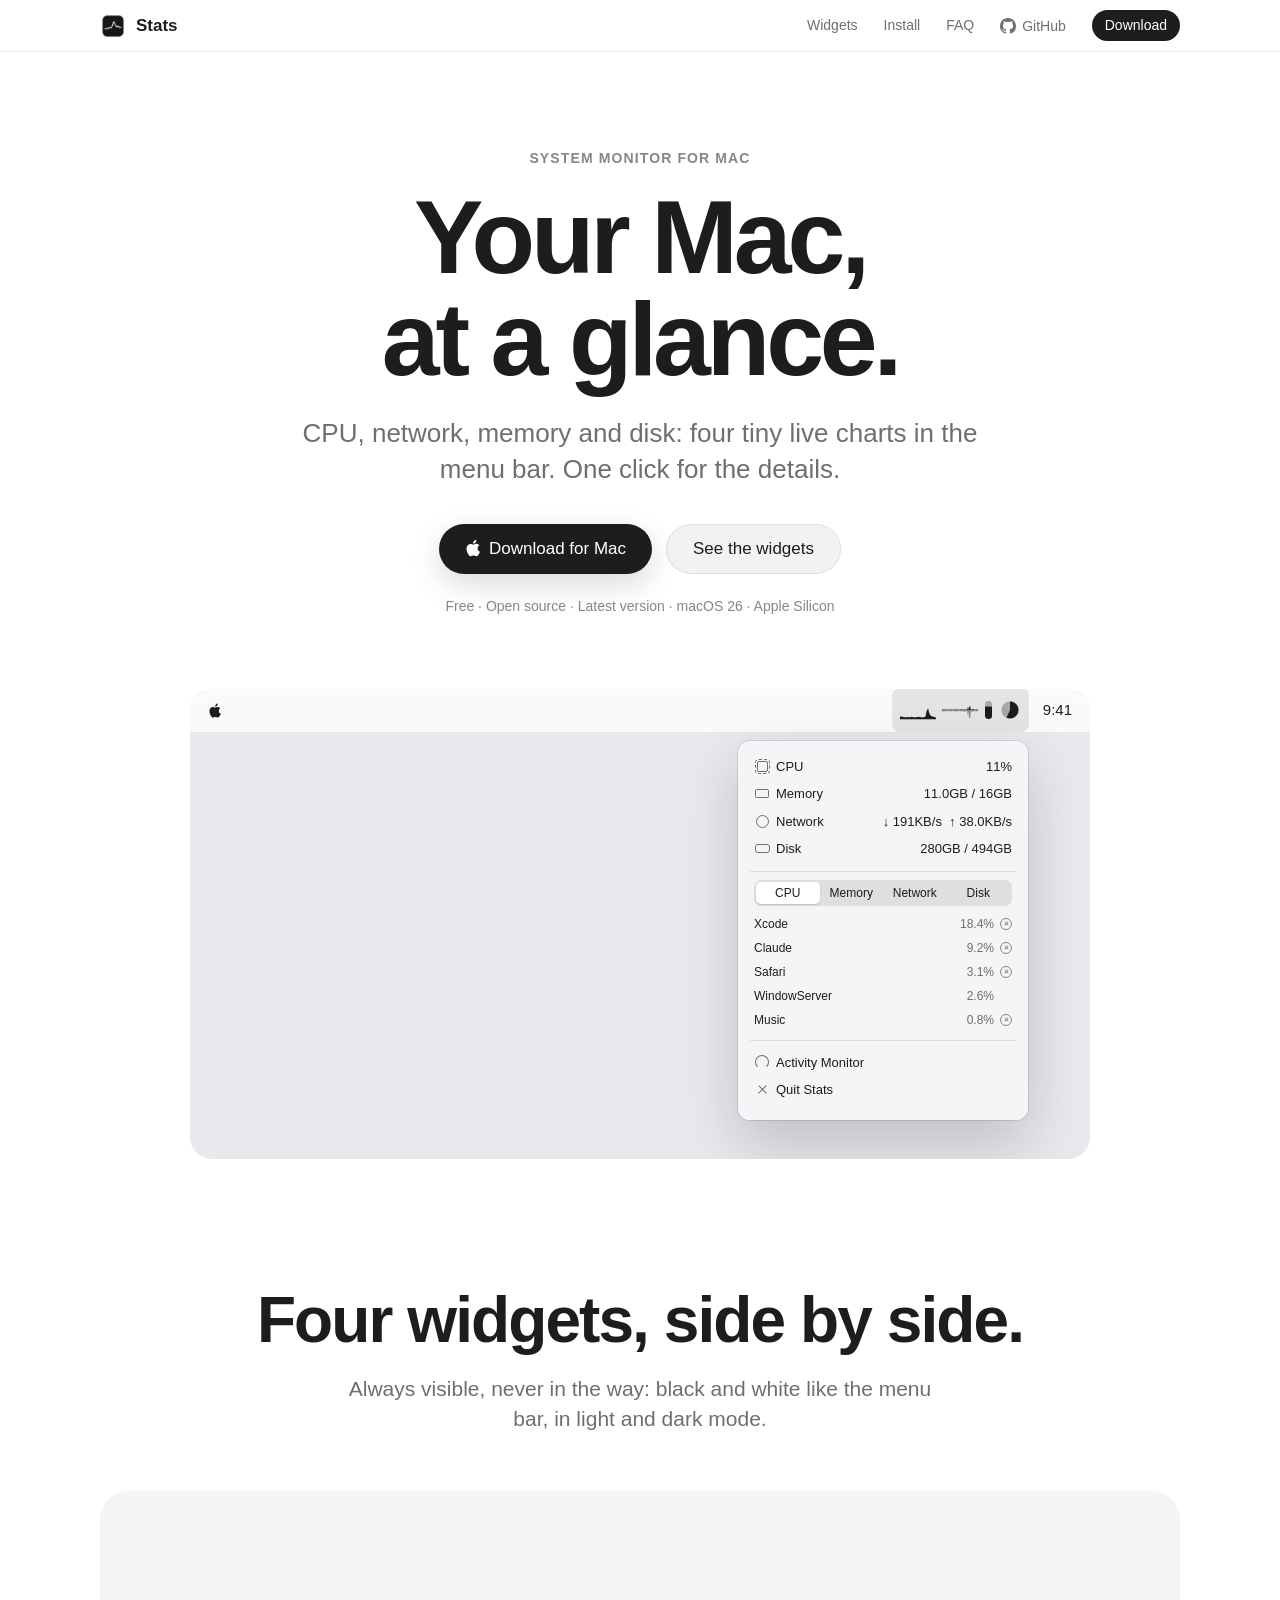
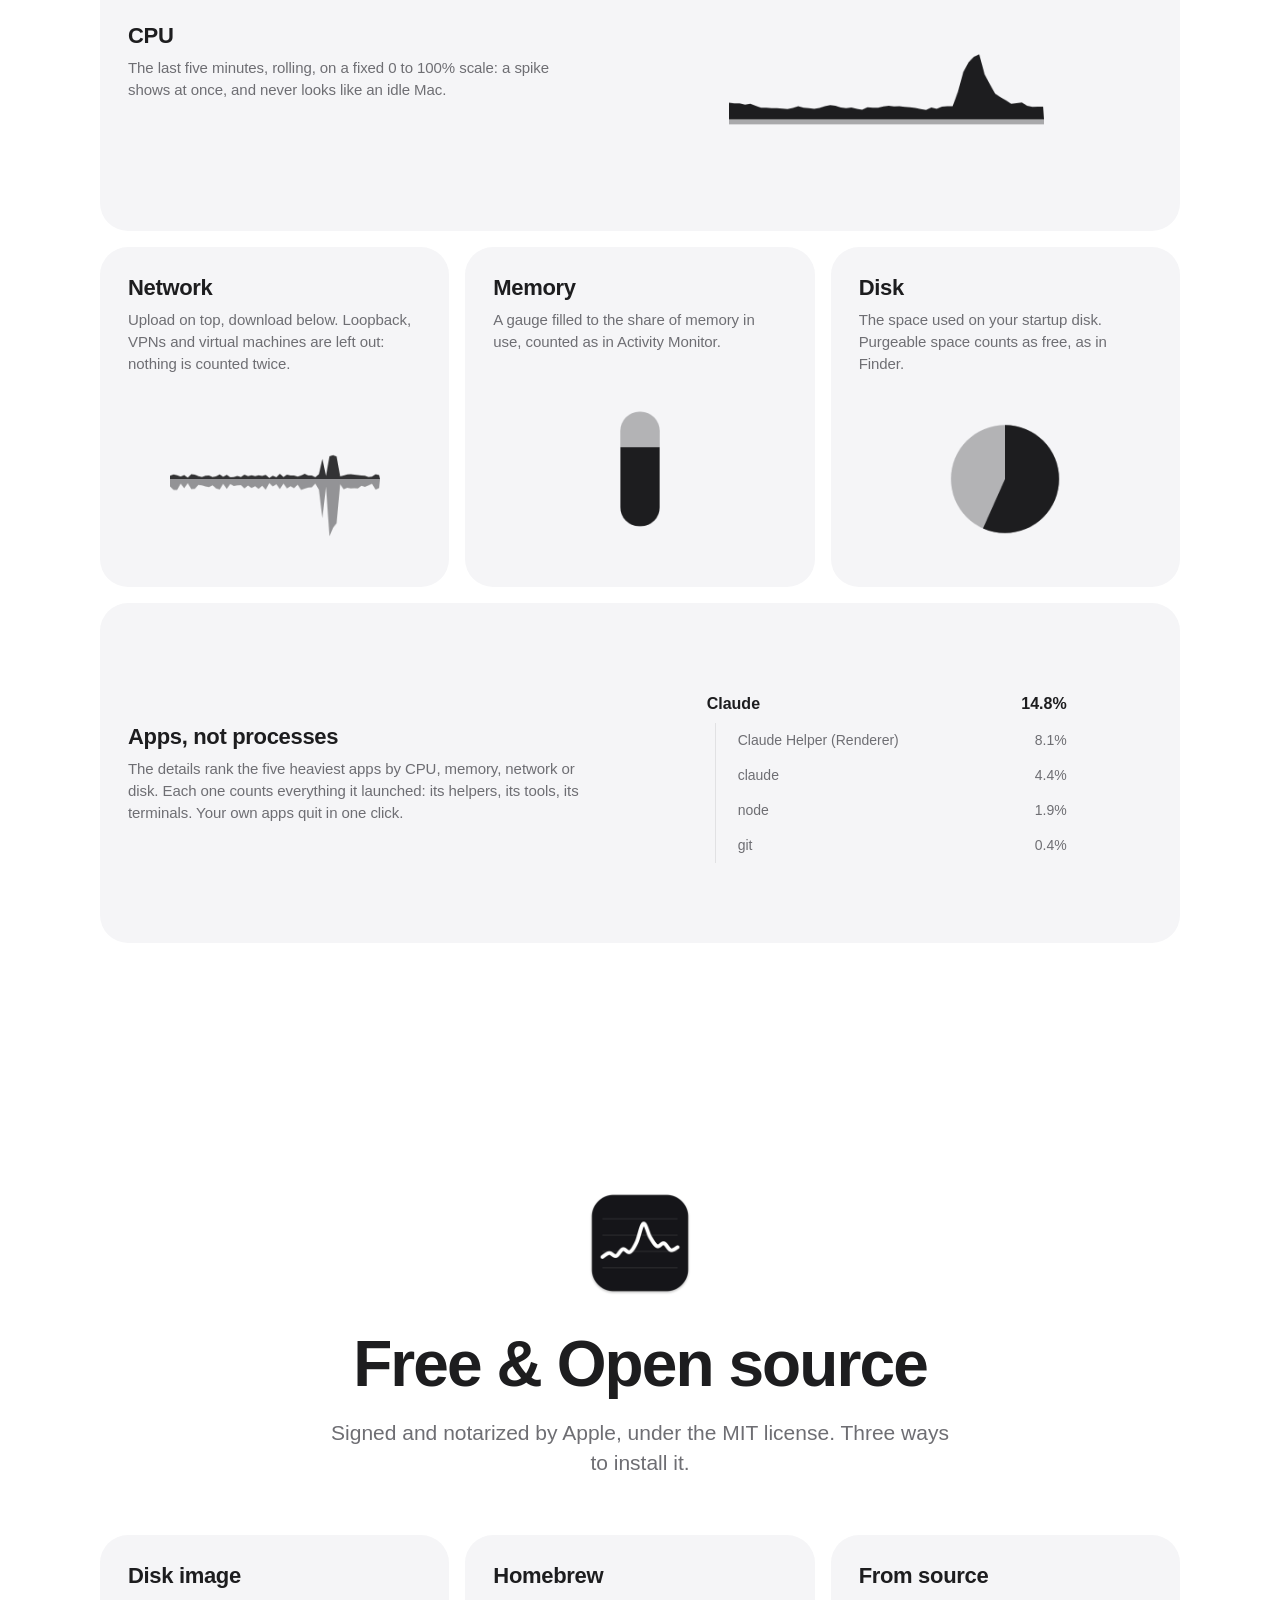
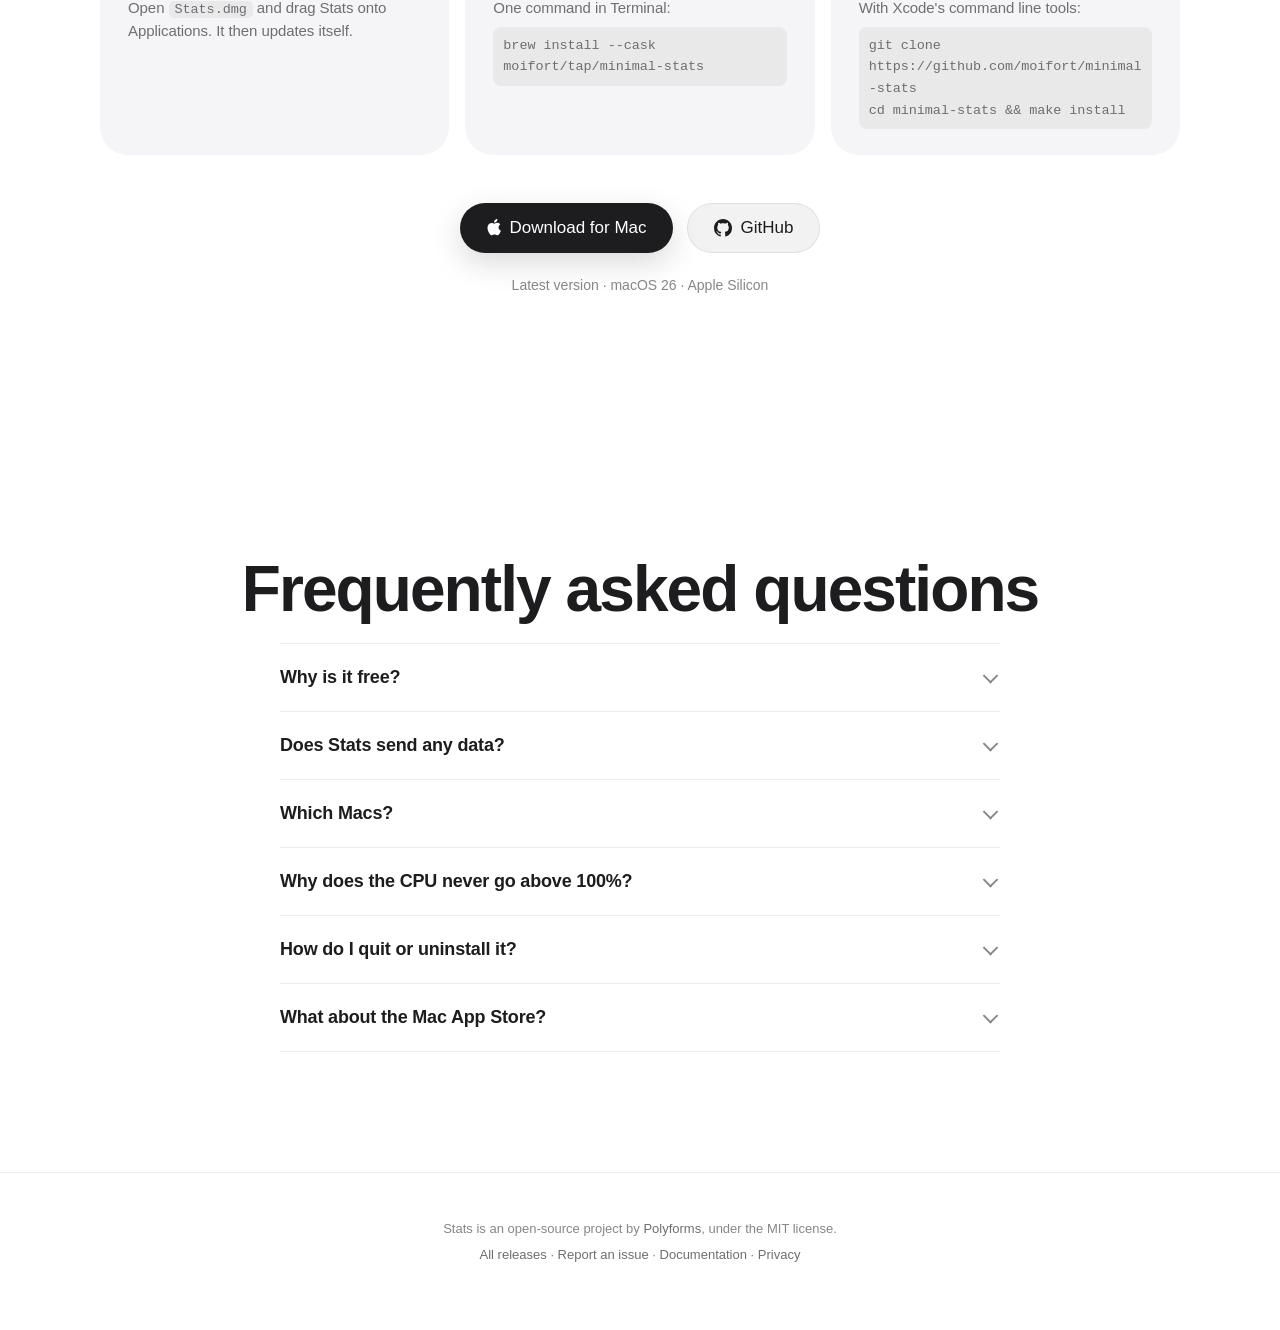
==== commit a8e333c4: "feat(site): drop the shortcut and quiet cards, link GitHub by name The bento keeps the four widgets " ====
--- a/site/index.html
+++ b/site/index.html
@@ -41,7 +41,7 @@
       if (lang !== "fr") document.documentElement.classList.add("i18n-pending");
     })();
   </script>
-  <link rel="stylesheet" href="style.css?v=20261111-3">
+  <link rel="stylesheet" href="style.css?v=20261111-5">
 </head>
 <body>
 
@@ -123,7 +123,7 @@
     <p class="section-lead" data-i18n="feat.lead">Toujours visibles, jamais encombrants&nbsp;: en noir et blanc comme la barre des menus, en clair comme en sombre.</p>
 
     <div class="bento">
-      <article class="card wide">
+      <article class="card wide full">
         <div class="card-visual"><canvas class="big-widget" data-widget="cpu" width="360" height="160" aria-hidden="true"></canvas></div>
         <h3 data-i18n="cpu.title">Processeur</h3>
         <p data-i18n="cpu.text">Les cinq dernières minutes en continu, sur une échelle fixe de 0 à 100&nbsp;%&nbsp;: un pic se voit tout de suite, et ne se confond jamais avec un Mac au repos.</p>
@@ -141,21 +141,14 @@
         <p data-i18n="mem.text">Une jauge remplie à la part de mémoire utilisée, comptée comme dans le Moniteur d'activité.</p>
       </article>
 
-      <article class="card">
+      <article class="card fill">
         <div class="card-visual"><canvas class="big-widget" data-widget="disk" width="160" height="160" aria-hidden="true"></canvas></div>
         <h3 data-i18n="disk.title">Disque</h3>
         <p data-i18n="disk.text">La place occupée sur le disque de démarrage. L'espace purgeable compte comme libre, comme dans le Finder.</p>
       </article>
 
-      <article class="card">
-        <div class="card-visual">
-          <div class="shortcut" aria-hidden="true"><kbd>⌃</kbd><kbd>⌥</kbd><kbd>⌘</kbd><kbd>S</kbd></div>
-        </div>
-        <h3 data-i18n="key.title">Au clavier</h3>
-        <p data-i18n="key.text"><kbd>⌃⌥⌘S</kbd> ouvre le détail depuis n'importe quelle app, <kbd>esc</kbd> le referme.</p>
-      </article>
-
-      <article class="card wide">
+
+      <article class="card wide full">
         <div class="card-visual">
           <div class="group-demo" aria-hidden="true">
             <div class="group-row lead"><span>Claude</span><em>14.8%</em></div>
@@ -169,15 +162,6 @@
         <p data-i18n="apps.text">Le détail classe les cinq apps qui pèsent le plus, en processeur, mémoire, réseau ou disque. Chacune compte tout ce qu'elle a lancé&nbsp;: ses assistants, ses outils, ses terminaux. Vos propres apps se quittent d'un clic.</p>
       </article>
 
-      <article class="card">
-        <div class="card-visual">
-          <div class="quiet-demo" aria-hidden="true">
-            <span class="dock"><i></i><i></i><i></i><i class="gap"></i></span>
-          </div>
-        </div>
-        <h3 data-i18n="quiet.title">Discret</h3>
-        <p data-i18n="quiet.text">Pas de fenêtre, pas d'icône dans le Dock. Stats s'ouvre à la connexion, se met à jour tout seul et se fait oublier.</p>
-      </article>
     </div>
   </section>
 
@@ -197,7 +181,7 @@
         <p data-i18n="inst.brew.text">Une commande dans le Terminal&nbsp;:</p>
         <p><code class="copy">brew install --cask moifort/tap/minimal-stats</code></p>
       </article>
-      <article class="card">
+      <article class="card fill">
         <h3 data-i18n="inst.src.title">Depuis les sources</h3>
         <p data-i18n="inst.src.text">Avec les outils en ligne de commande de Xcode&nbsp;:</p>
         <p><code class="copy">git clone https://github.com/moifort/minimal-stats<br>cd minimal-stats &amp;&amp; make install</code></p>
@@ -212,7 +196,7 @@
       <a class="store-badge" href="#" rel="noopener" aria-label="Télécharger dans le Mac App Store" data-i18n-aria="aria.store" data-app-store hidden>
         <img src="badges/fr.svg" height="50" alt="" data-store-badge>
       </a>
-      <a class="button ghost" href="https://github.com/moifort/minimal-stats" rel="noopener" data-i18n="dl.code">Voir le code</a>
+      <a class="button ghost" href="https://github.com/moifort/minimal-stats" rel="noopener"><svg class="github-mark" viewBox="0 0 16 16" width="16" height="16" aria-hidden="true"><path fill="currentColor" d="M8 0c4.42 0 8 3.58 8 8a8.013 8.013 0 0 1-5.45 7.59c-.4.08-.55-.17-.55-.38 0-.27.01-1.13.01-2.2 0-.75-.25-1.23-.54-1.48 1.78-.2 3.65-.88 3.65-3.95 0-.88-.31-1.59-.82-2.15.08-.2.36-1.02-.08-2.12 0 0-.67-.22-2.2.82-.64-.18-1.32-.27-2-.27-.68 0-1.36.09-2 .27-1.53-1.03-2.2-.82-2.2-.82-.44 1.1-.16 1.92-.08 2.12-.51.56-.82 1.28-.82 2.15 0 3.06 1.86 3.75 3.64 3.95-.23.2-.44.55-.51 1.07-.46.21-1.61.55-2.33-.66-.15-.24-.6-.83-1.23-.82-.67.01-.27.38.01.53.34.19.73.9.82 1.13.16.45.68 1.31 2.69.94 0 .67.01 1.3.01 1.49 0 .21-.15.45-.55.38A7.995 7.995 0 0 1 0 8c0-4.42 3.58-8 8-8Z"/></svg>GitHub</a>
     </div>
     <p class="hero-meta" data-i18n="dl.meta"><span data-version>Dernière version</span> · macOS 26 · Apple Silicon</p>
   </section>
@@ -255,6 +239,6 @@
   <p><a href="https://github.com/moifort/minimal-stats/releases" data-i18n="footer.releases">Toutes les versions</a> · <a href="https://github.com/moifort/minimal-stats/issues" data-i18n="footer.issues">Signaler un problème</a> · <a href="https://github.com/moifort/minimal-stats#readme" data-i18n="footer.docs">Documentation</a> · <a href="privacy.html" data-i18n="footer.privacy">Confidentialité</a></p>
 </footer>
 
-<script src="i18n.js?v=20261111-3"></script>
+<script src="i18n.js?v=20261111-5"></script>
 </body>
 </html>
--- a/site/style.css
+++ b/site/style.css
@@ -202,6 +202,7 @@
 
 .hero-actions { display: flex; gap: 14px; justify-content: center; flex-wrap: wrap; }
 .apple-mark { display: block; flex: 0 0 auto; margin-right: 9px; margin-top: -2px; }
+.github-mark { display: block; flex: 0 0 auto; width: 18px; height: 18px; margin-right: 9px; }
 
 .button {
   display: inline-flex;
@@ -364,28 +365,28 @@
 .card.wide h3 { grid-column: 1; grid-row: 2; }
 .card.wide p { grid-column: 1; grid-row: 3; }
 .card.wide .card-visual { grid-column: 2; grid-row: 1 / -1; padding-top: 0; }
+/* A tile across the whole row at every width. */
+.card.full { grid-column: 1 / -1; }
 @media (max-width: 900px) {
   .card.wide { display: flex; }
   .card.wide .card-visual { padding-top: 16px; }
+  /* Two columns: three singles leave the last one a whole row, as in Dictate. */
+  .card.fill { grid-column: span 2; }
 }
 @media (max-width: 560px) {
   .card { padding: 24px 22px 22px; min-height: 0; }
-  .card.wide { grid-column: span 1; }
+  .card.wide, .card.fill { grid-column: span 1; }
+  .card.full { grid-column: 1 / -1; }
 }
 
 .big-widget { display: block; max-width: 100%; height: 140px; width: auto; }
 
-.shortcut { display: flex; gap: 10px; font-size: 30px; }
-.shortcut kbd { min-width: 1.9em; justify-content: center; }
 
 .group-demo { width: 100%; max-width: 360px; font-size: 14px; }
 .group-row { display: flex; justify-content: space-between; gap: 12px; padding: 7px 0 7px 22px; color: var(--text-muted); border-left: 1.5px solid var(--line); margin-left: 8px; }
 .group-row em { font-style: normal; font-variant-numeric: tabular-nums; }
 .group-row.lead { padding-left: 0; margin-left: 0; border: 0; color: var(--text); font-weight: 600; font-size: 16px; }
 
-.quiet-demo .dock { display: flex; gap: 10px; padding: 10px 12px; border-radius: 18px; background: var(--fill-strong); }
-.quiet-demo .dock i { width: 42px; height: 42px; border-radius: 10px; background: var(--fill-strong); }
-.quiet-demo .dock i.gap { background: transparent; border: 1.5px dashed var(--text-dim); }
 
 /* ---------- Install ---------- */
 
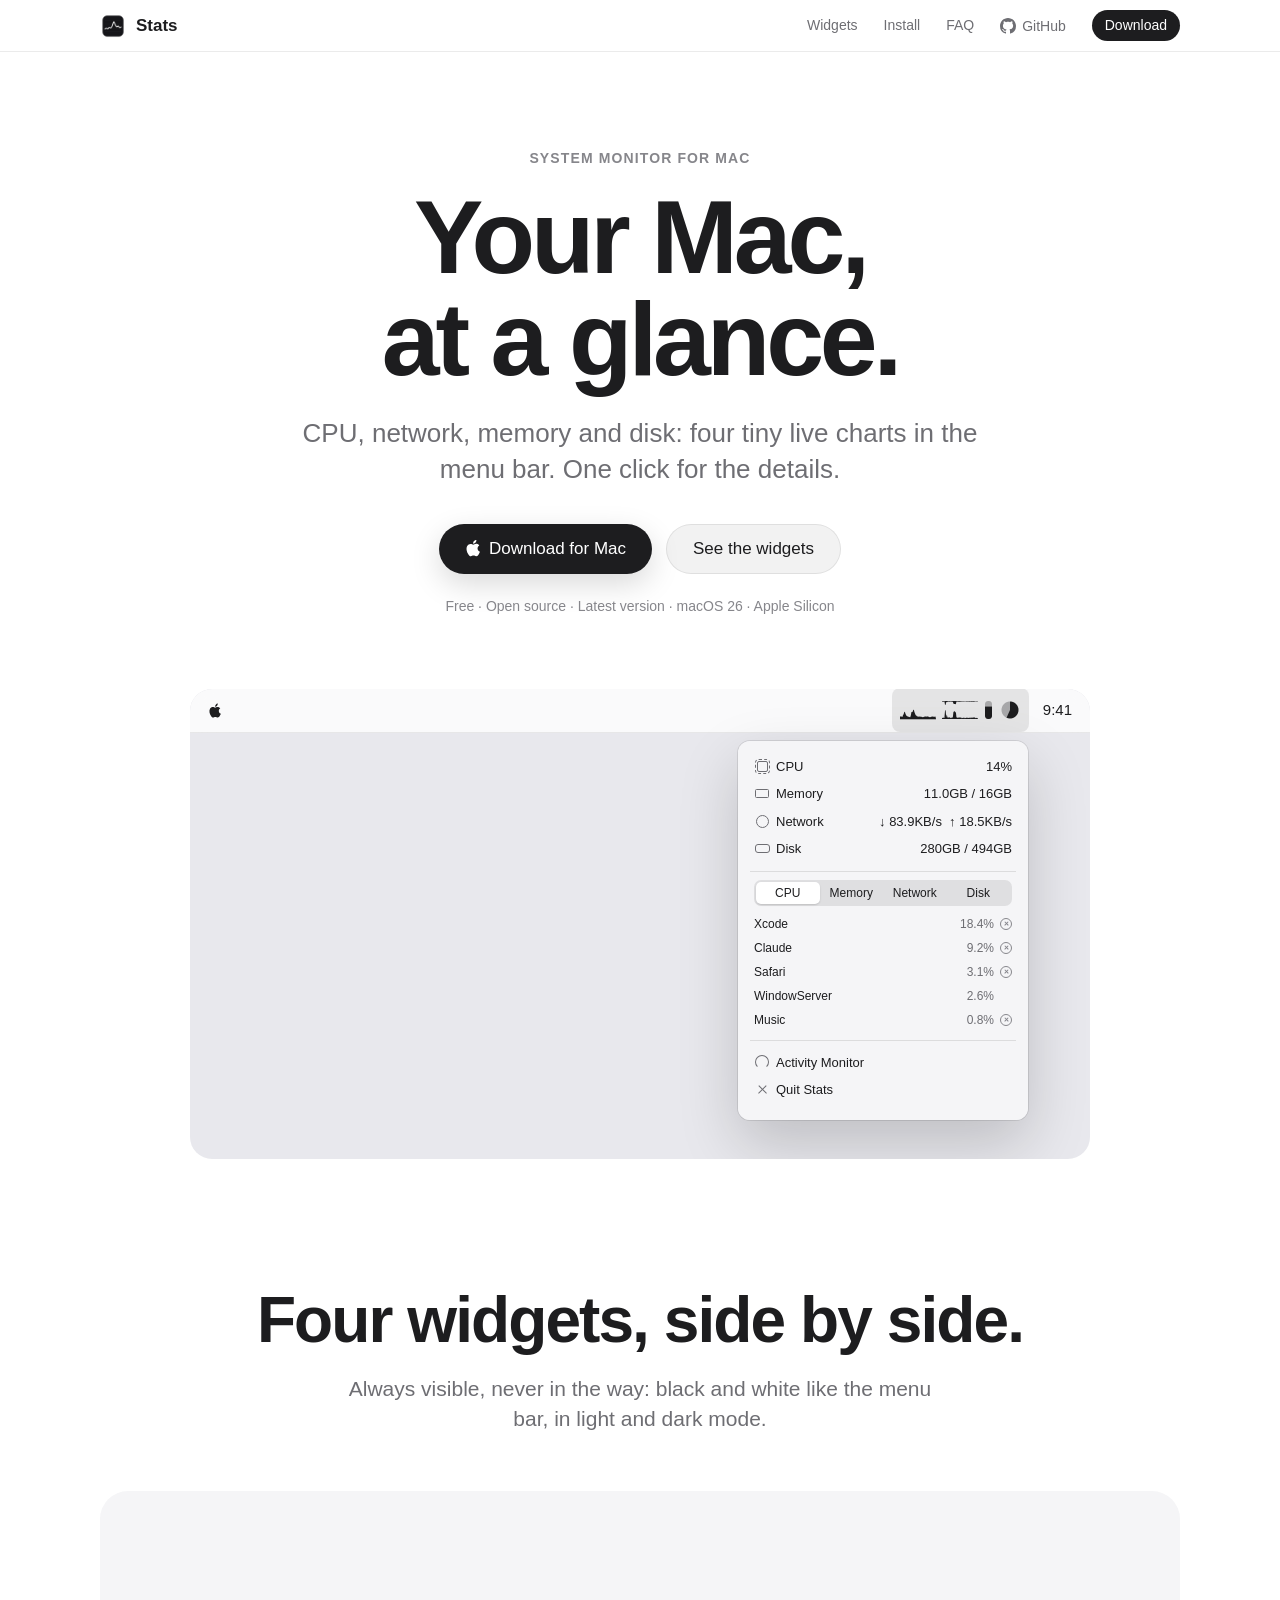
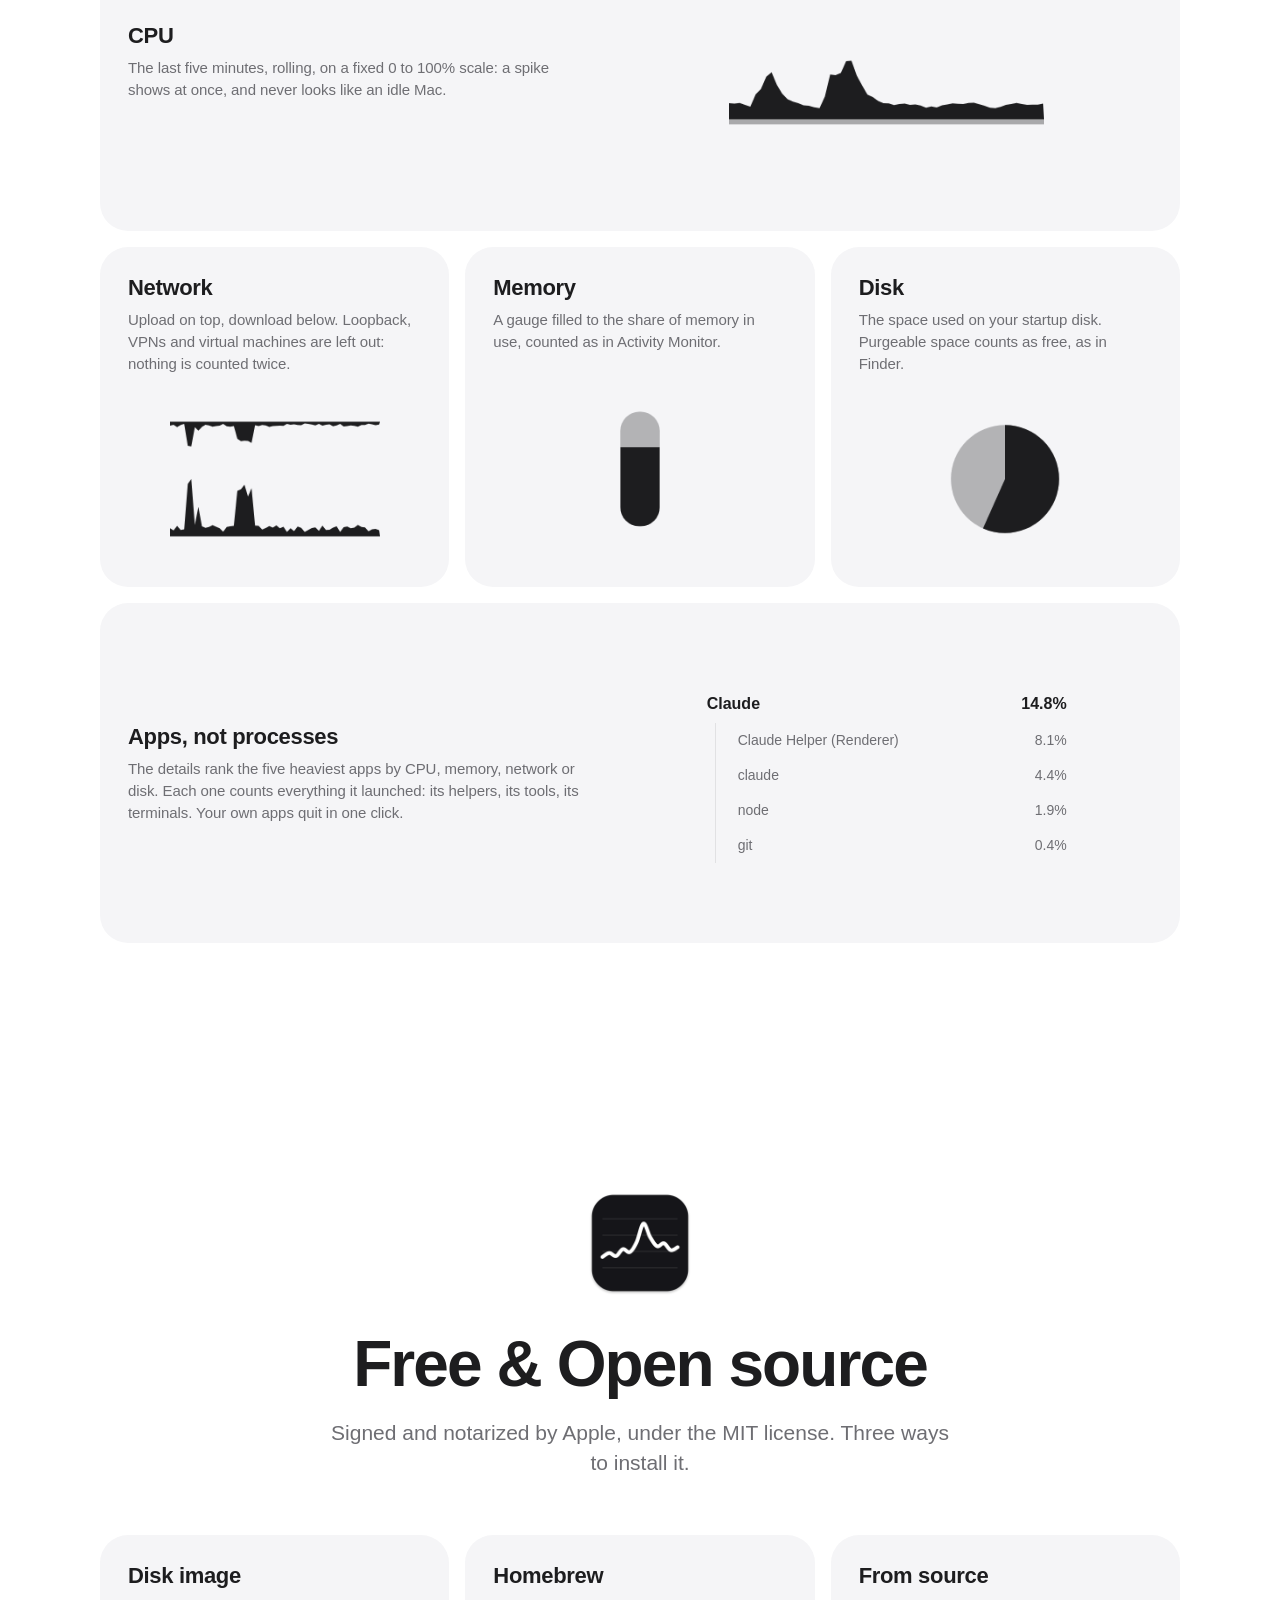
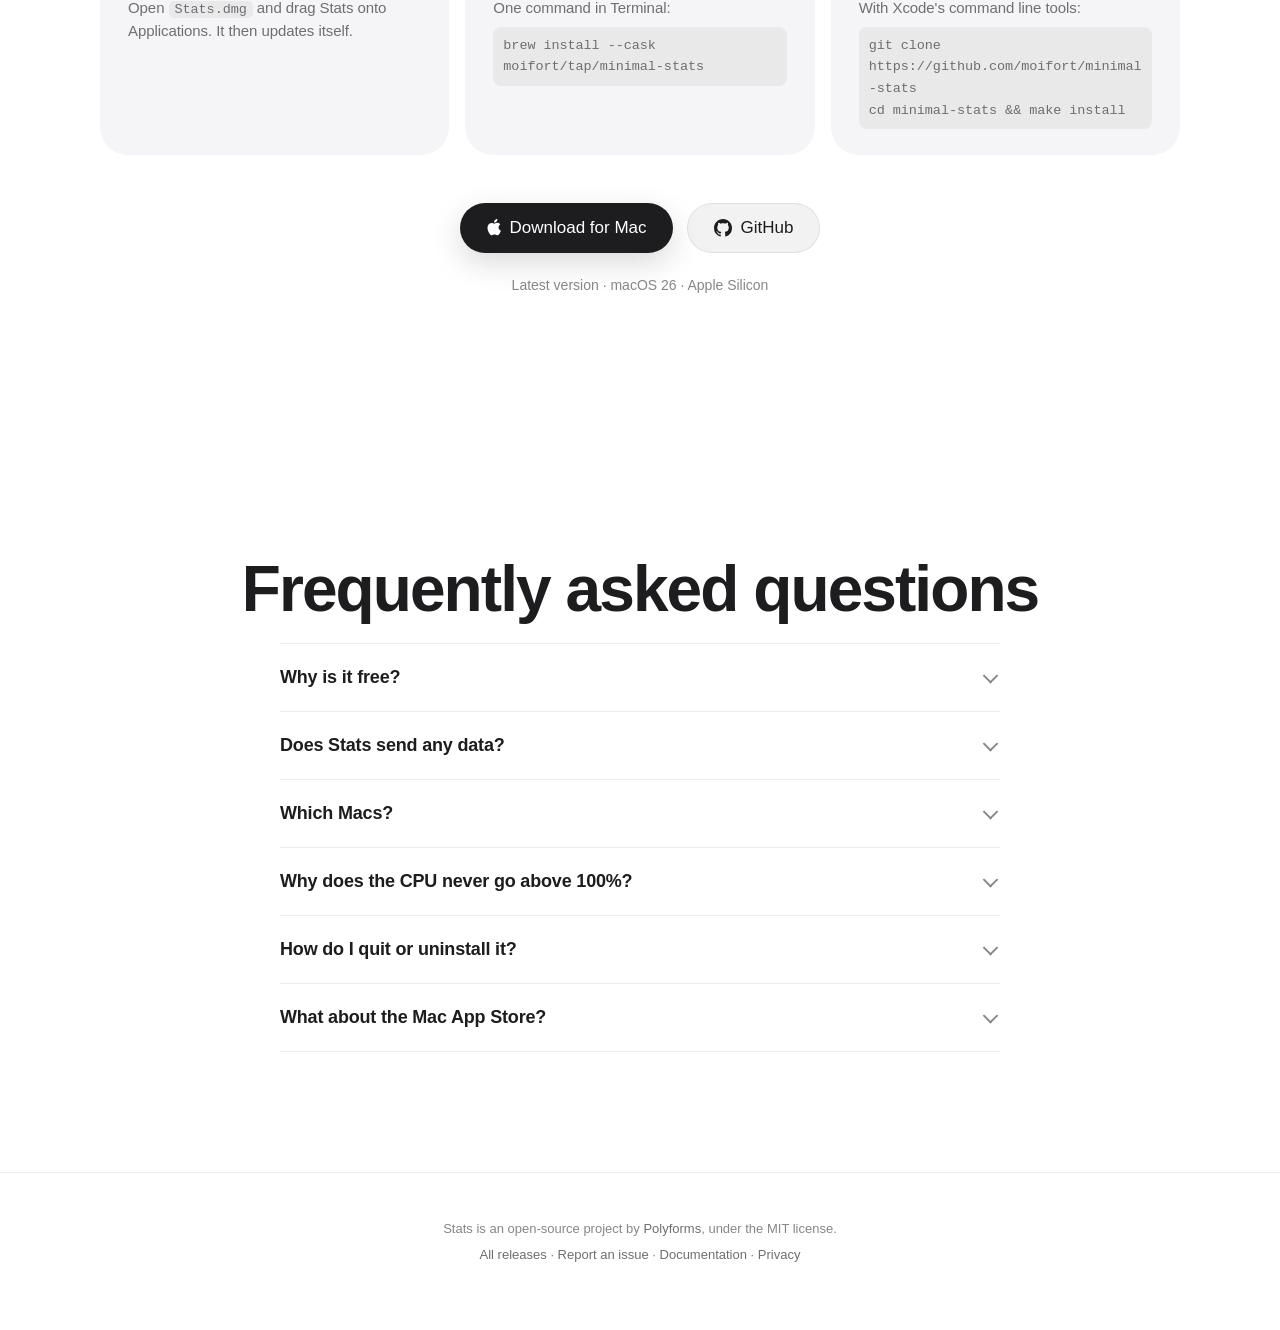
==== commit ccb3f6dd: "fix(site): mirror the network chart as the app does Upload hangs from the top edge and download rise" ====
--- a/site/index.html
+++ b/site/index.html
@@ -41,7 +41,7 @@
       if (lang !== "fr") document.documentElement.classList.add("i18n-pending");
     })();
   </script>
-  <link rel="stylesheet" href="style.css?v=20261111-5">
+  <link rel="stylesheet" href="style.css?v=20261111-6">
 </head>
 <body>
 
@@ -239,6 +239,6 @@
   <p><a href="https://github.com/moifort/minimal-stats/releases" data-i18n="footer.releases">Toutes les versions</a> · <a href="https://github.com/moifort/minimal-stats/issues" data-i18n="footer.issues">Signaler un problème</a> · <a href="https://github.com/moifort/minimal-stats#readme" data-i18n="footer.docs">Documentation</a> · <a href="privacy.html" data-i18n="footer.privacy">Confidentialité</a></p>
 </footer>
 
-<script src="i18n.js?v=20261111-5"></script>
+<script src="i18n.js?v=20261111-6"></script>
 </body>
 </html>
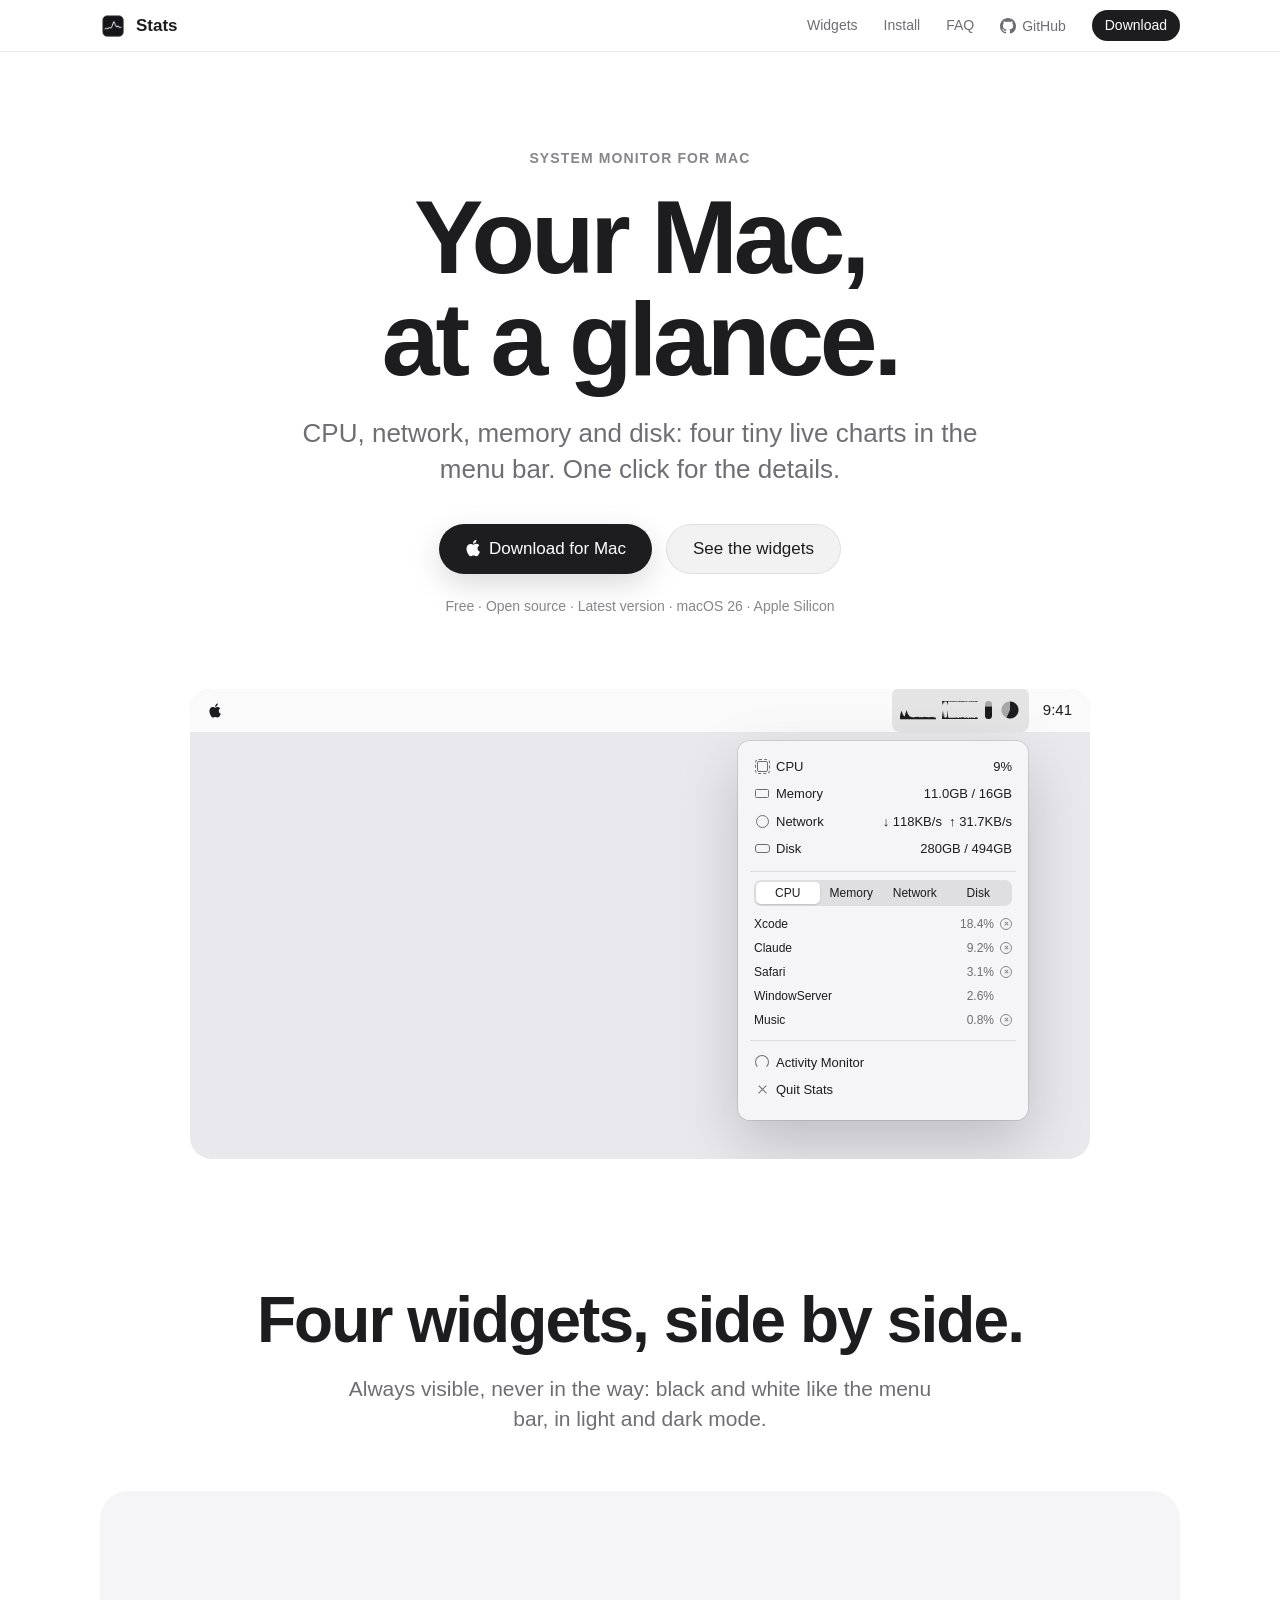
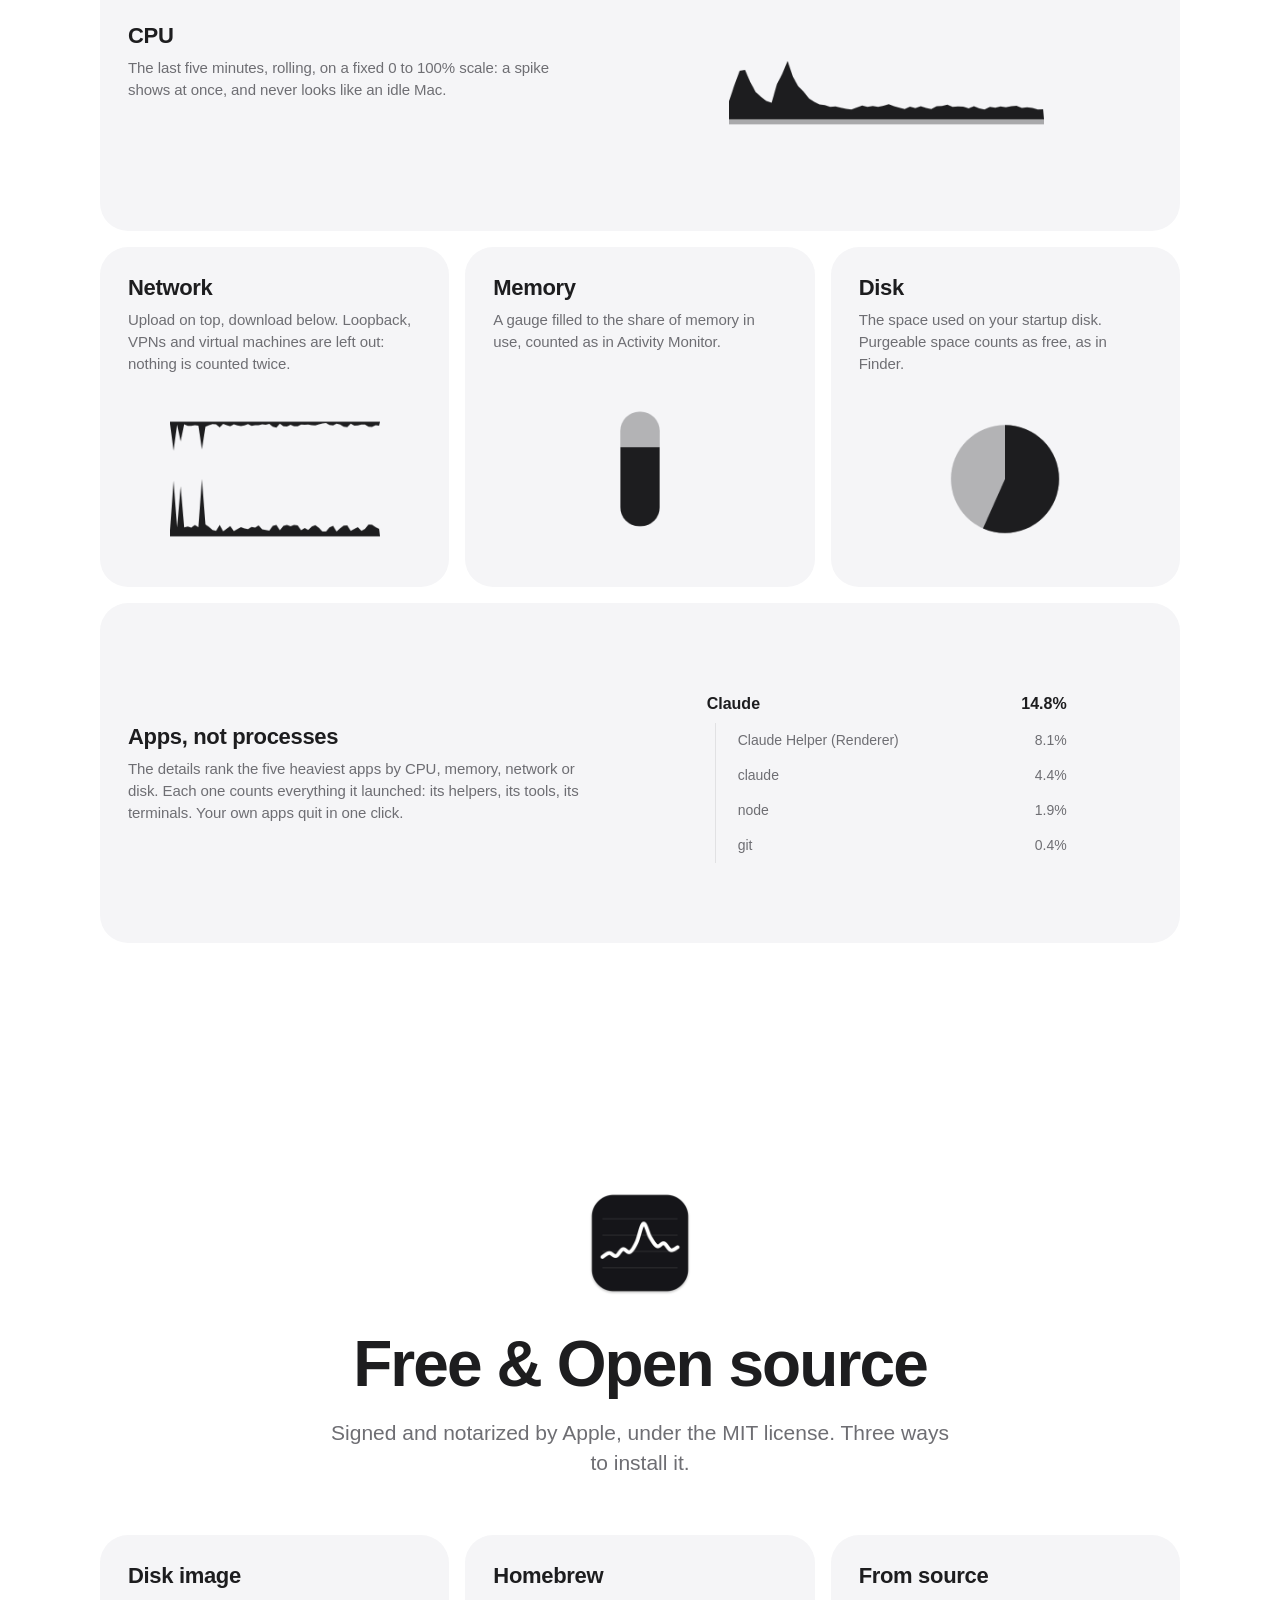
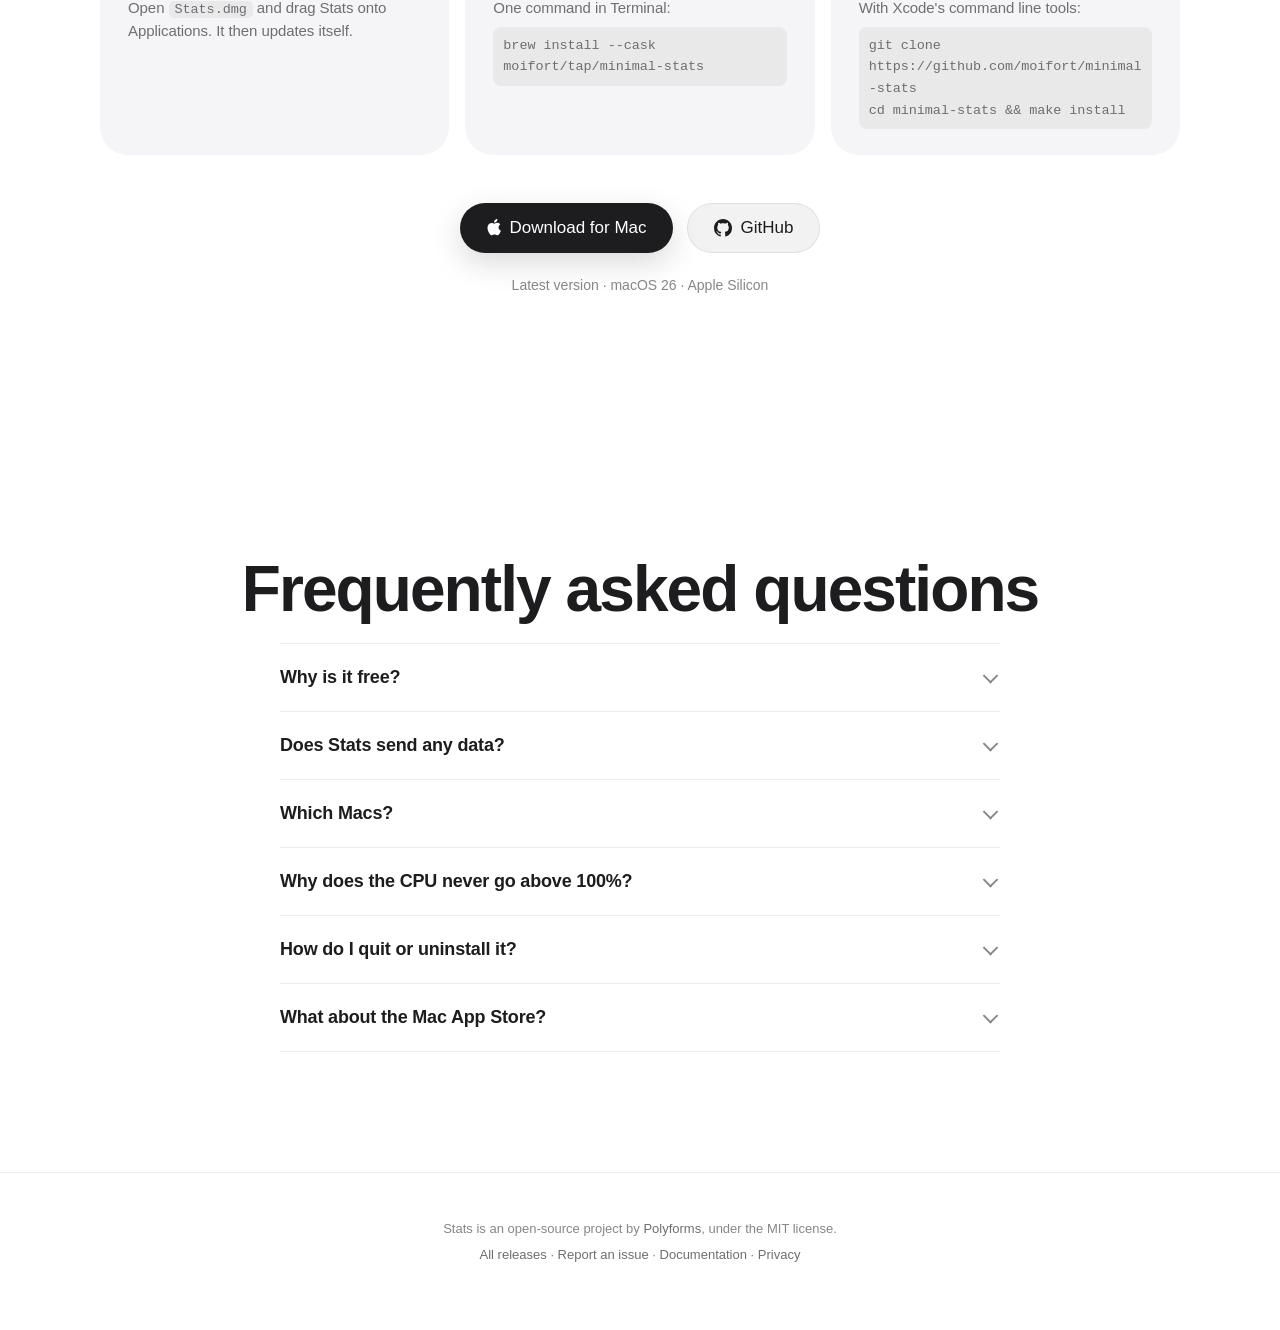
==== commit 107243b5: "feat(app-store): name the listing Minimal Stats, the site stats.polyforms.co "Minimal Stats" was fre" ====
--- a/site/index.html
+++ b/site/index.html
@@ -8,11 +8,11 @@
   <!-- Share previews: crawlers run no JavaScript, so the English copy is the
        static one here and French is declared as the alternate. -->
   <meta property="og:type" content="website">
-  <meta property="og:url" content="https://moifort.github.io/minimal-stats/">
+  <meta property="og:url" content="https://stats.polyforms.co/">
   <meta property="og:site_name" content="Stats">
   <meta property="og:title" content="Stats — A free, open-source menu bar monitor for Mac">
   <meta property="og:description" content="CPU, network, memory and disk: four tiny live charts in your Mac's menu bar. Free, open source, nothing leaves your Mac.">
-  <meta property="og:image" content="https://moifort.github.io/minimal-stats/og.png">
+  <meta property="og:image" content="https://stats.polyforms.co/og.png">
   <meta property="og:image:width" content="1200">
   <meta property="og:image:height" content="630">
   <meta property="og:image:alt" content="Stats: CPU, network, memory and disk charts in the Mac menu bar">
@@ -21,7 +21,7 @@
   <meta name="twitter:card" content="summary_large_image">
   <meta name="twitter:title" content="Stats — A free, open-source menu bar monitor for Mac">
   <meta name="twitter:description" content="CPU, network, memory and disk: four tiny live charts in your Mac's menu bar. Free, open source, nothing leaves your Mac.">
-  <meta name="twitter:image" content="https://moifort.github.io/minimal-stats/og.png">
+  <meta name="twitter:image" content="https://stats.polyforms.co/og.png">
   <meta name="theme-color" content="#ffffff" media="(prefers-color-scheme: light)">
   <meta name="theme-color" content="#000000" media="(prefers-color-scheme: dark)">
   <meta name="color-scheme" content="light dark">
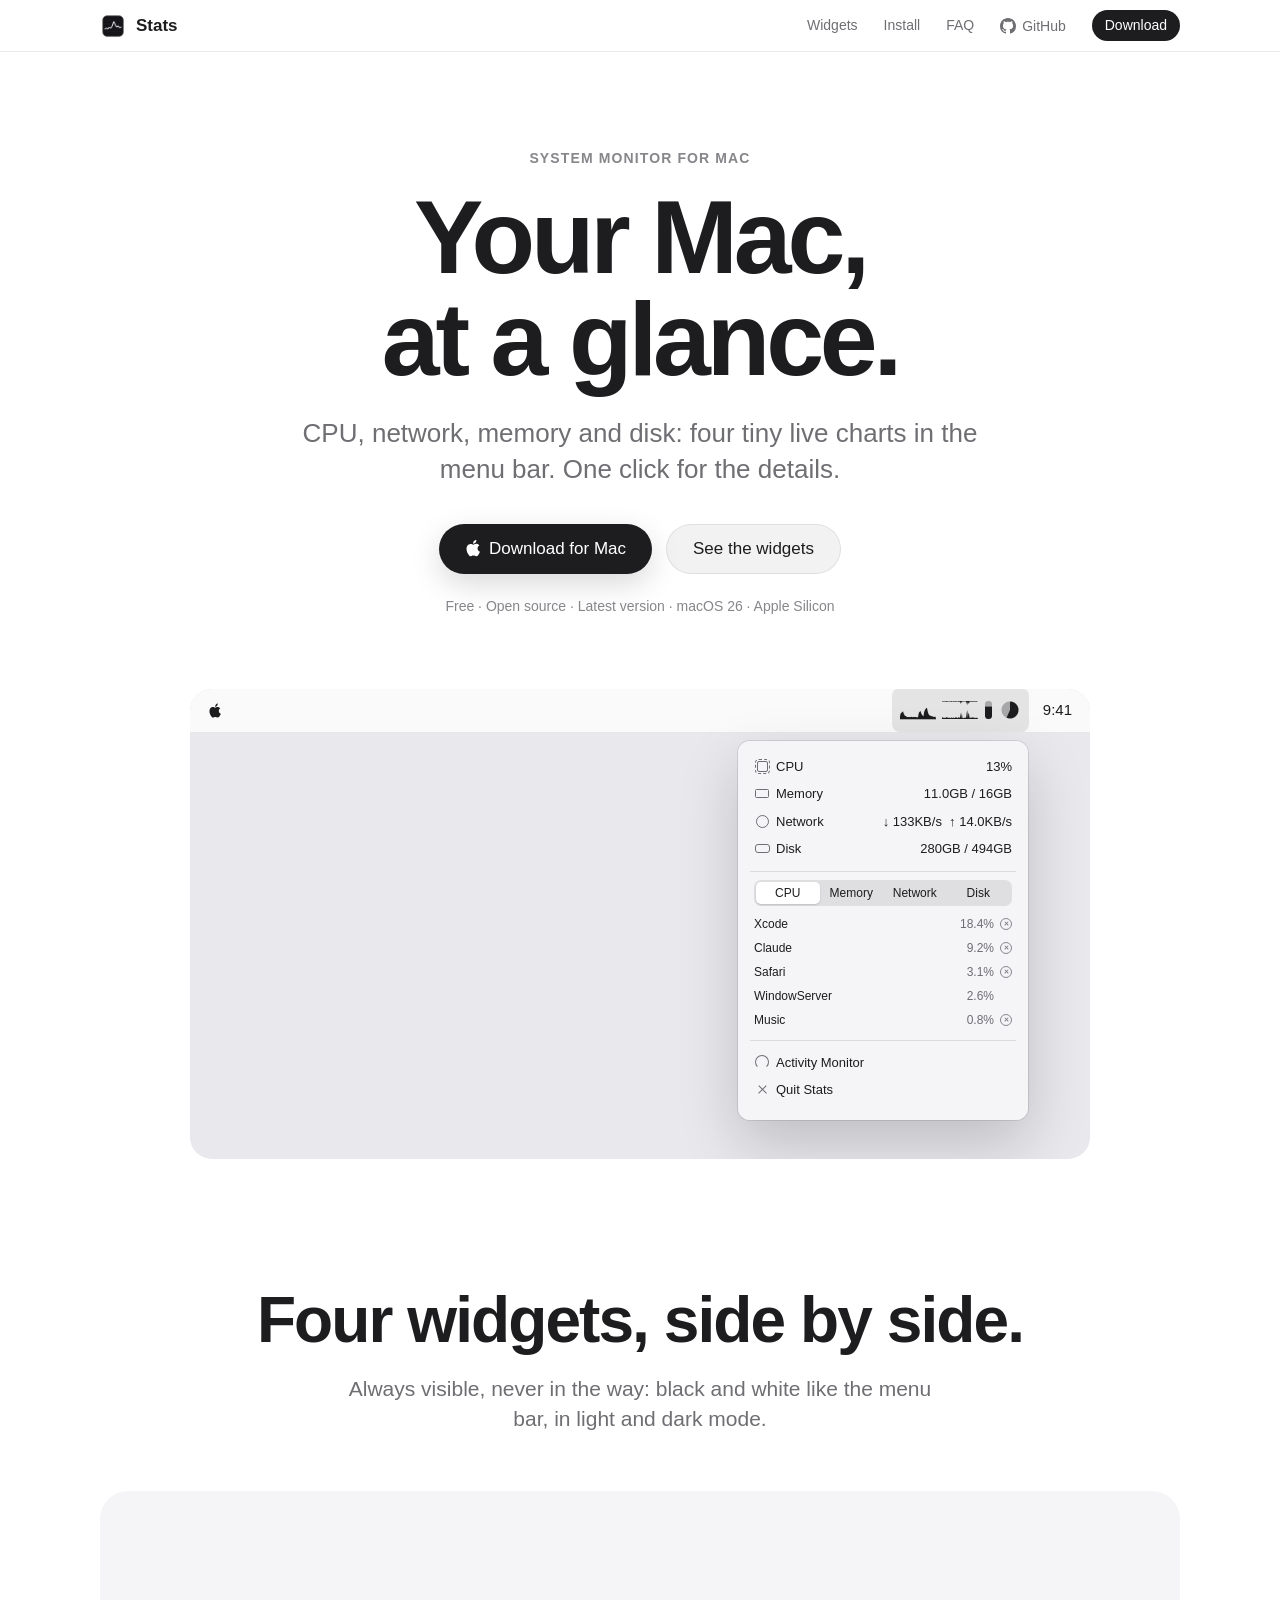
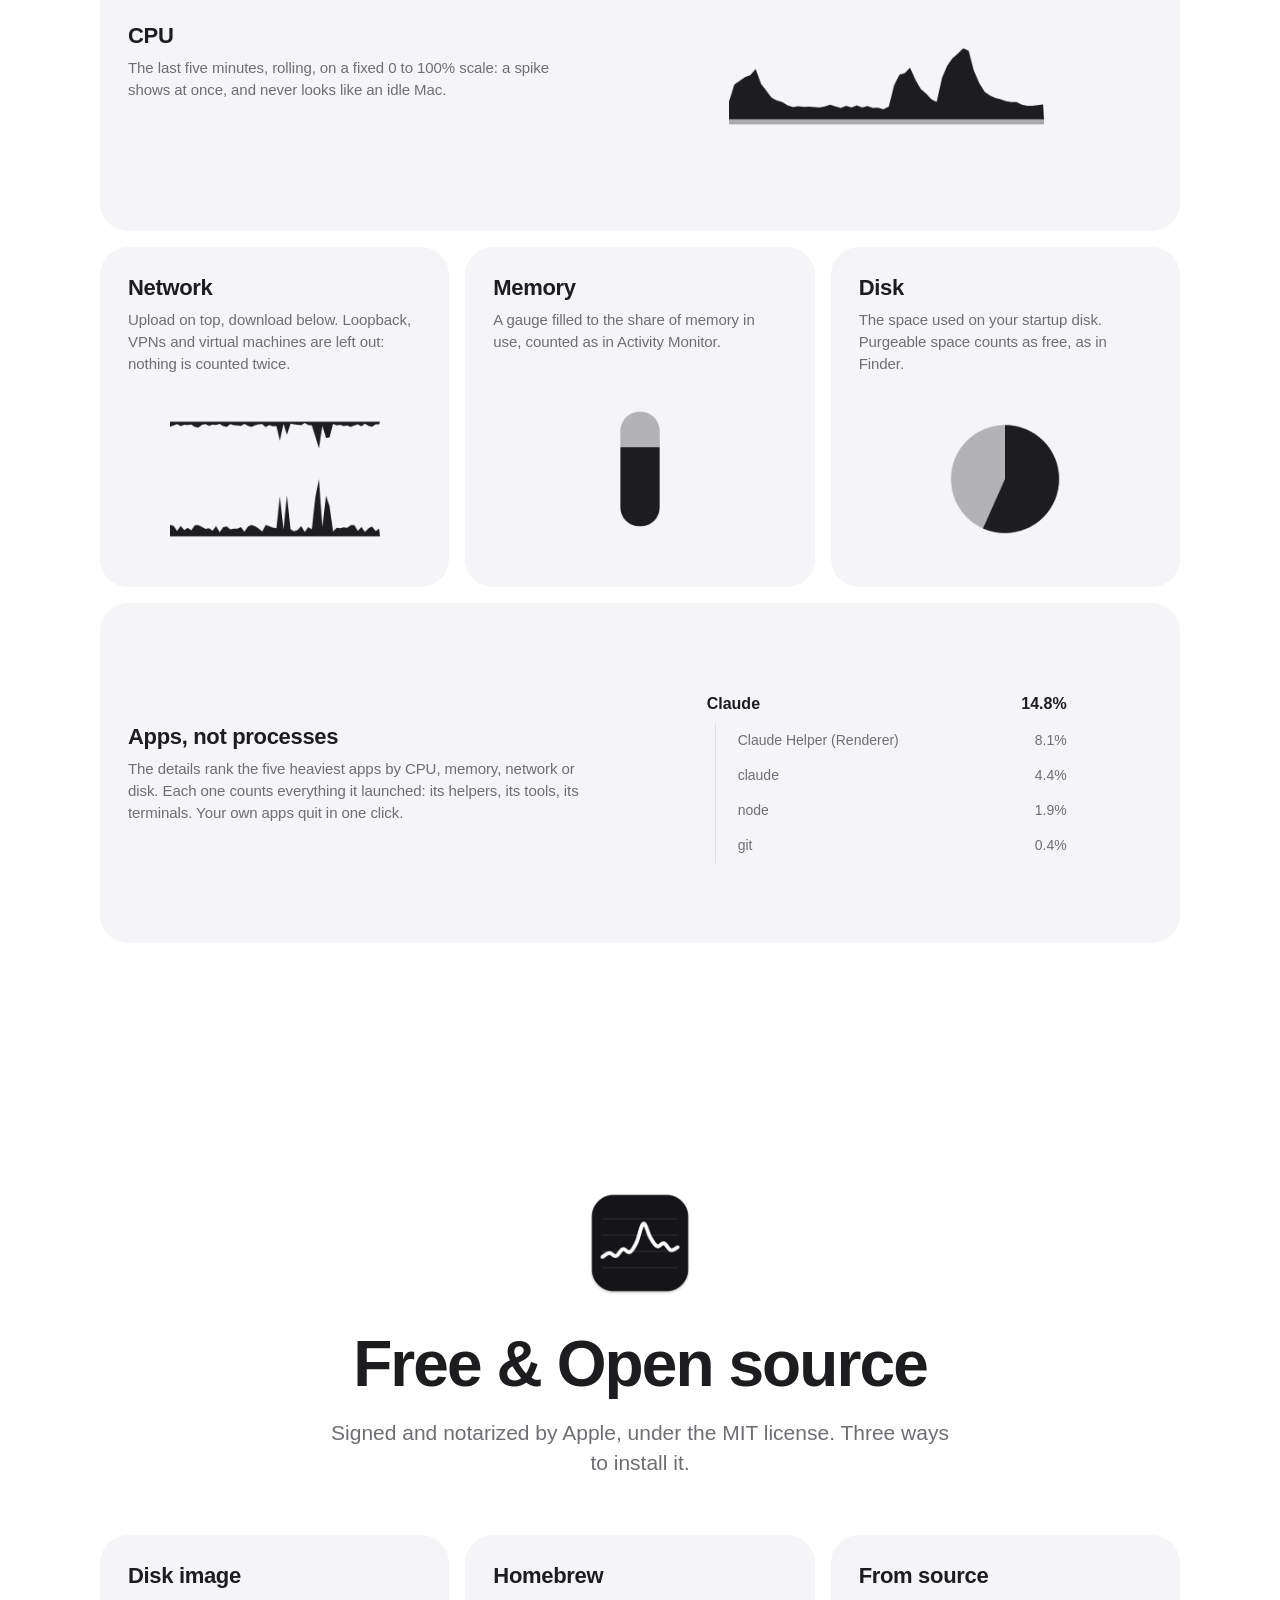
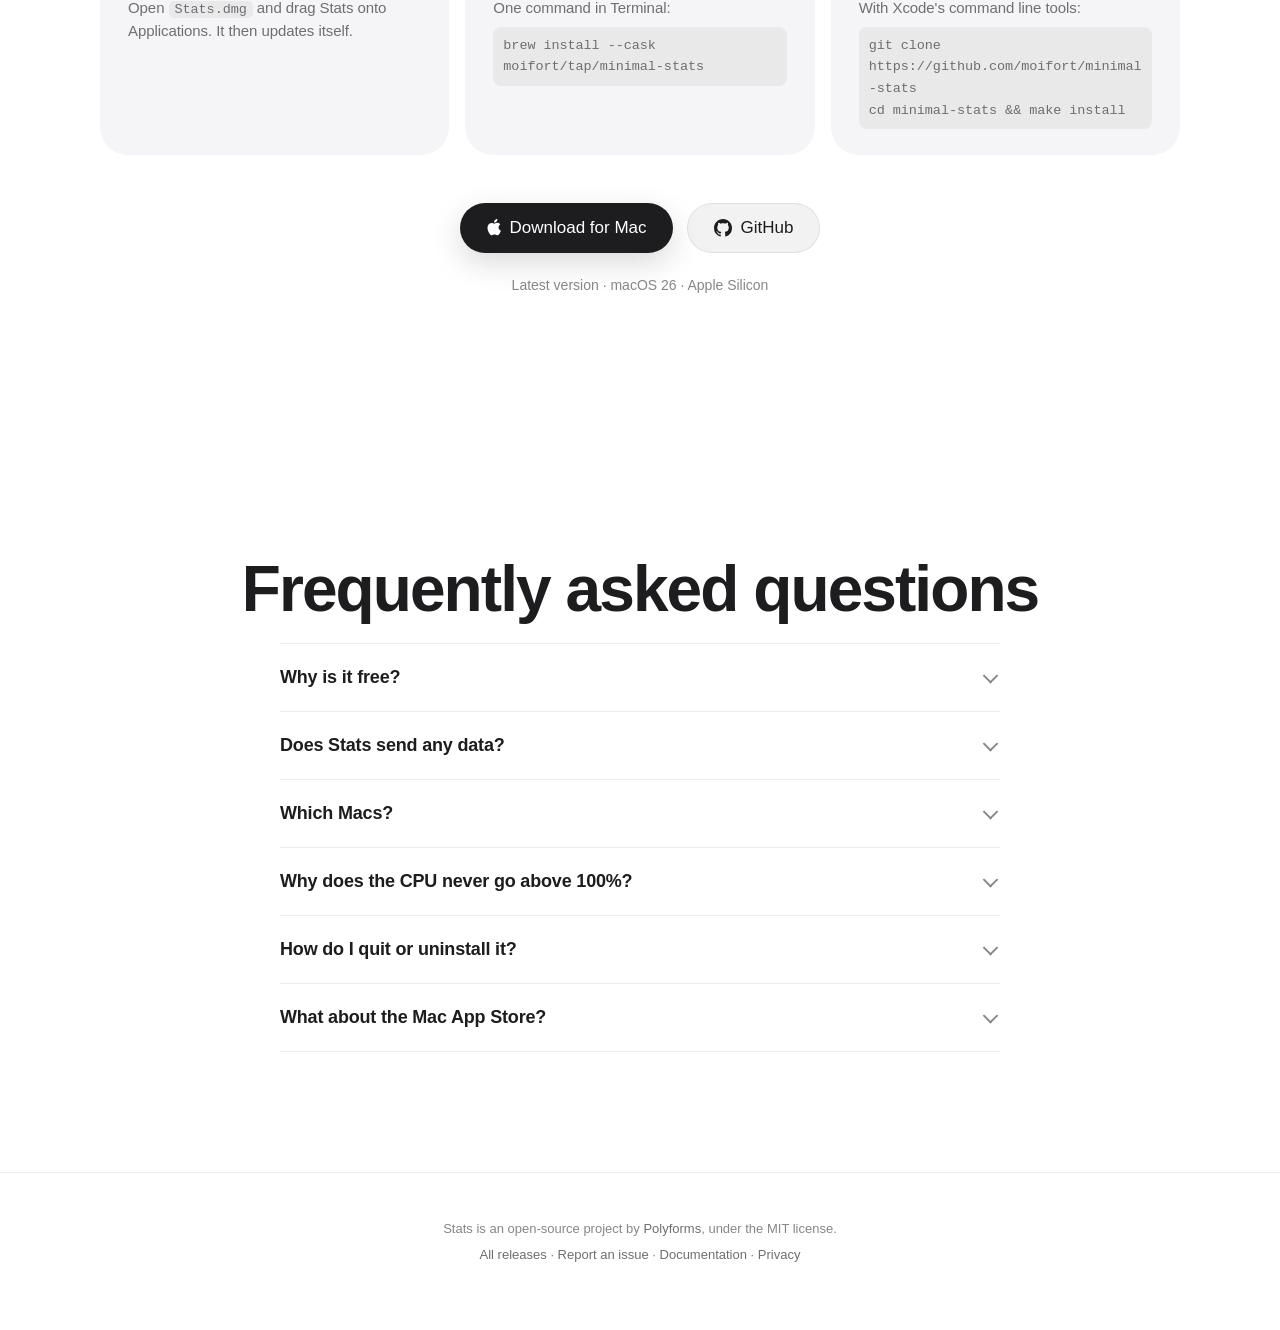
==== commit 0cd78f28: "fix(site): download from the latest release page until it has a disk image releases/latest/download/" ====
--- a/site/index.html
+++ b/site/index.html
@@ -41,7 +41,7 @@
       if (lang !== "fr") document.documentElement.classList.add("i18n-pending");
     })();
   </script>
-  <link rel="stylesheet" href="style.css?v=20261111-6">
+  <link rel="stylesheet" href="style.css?v=20261111-7">
 </head>
 <body>
 
@@ -55,7 +55,7 @@
     <a href="#install" data-i18n="nav.install">Installer</a>
     <a href="#faq" data-i18n="nav.faq">Questions</a>
     <a class="nav-gh" href="https://github.com/moifort/minimal-stats" rel="noopener"><svg class="nav-github" viewBox="0 0 16 16" width="16" height="16" aria-hidden="true"><path fill="currentColor" d="M8 0c4.42 0 8 3.58 8 8a8.013 8.013 0 0 1-5.45 7.59c-.4.08-.55-.17-.55-.38 0-.27.01-1.13.01-2.2 0-.75-.25-1.23-.54-1.48 1.78-.2 3.65-.88 3.65-3.95 0-.88-.31-1.59-.82-2.15.08-.2.36-1.02-.08-2.12 0 0-.67-.22-2.2.82-.64-.18-1.32-.27-2-.27-.68 0-1.36.09-2 .27-1.53-1.03-2.2-.82-2.2-.82-.44 1.1-.16 1.92-.08 2.12-.51.56-.82 1.28-.82 2.15 0 3.06 1.86 3.75 3.64 3.95-.23.2-.44.55-.51 1.07-.46.21-1.61.55-2.33-.66-.15-.24-.6-.83-1.23-.82-.67.01-.27.38.01.53.34.19.73.9.82 1.13.16.45.68 1.31 2.69.94 0 .67.01 1.3.01 1.49 0 .21-.15.45-.55.38A7.995 7.995 0 0 1 0 8c0-4.42 3.58-8 8-8Z"/></svg>GitHub</a>
-    <a class="nav-cta" href="https://github.com/moifort/minimal-stats/releases/latest/download/Stats.dmg" data-download data-i18n="nav.download">Télécharger</a>
+    <a class="nav-cta" href="https://github.com/moifort/minimal-stats/releases/latest" data-download data-i18n="nav.download">Télécharger</a>
   </nav>
 </header>
 
@@ -67,7 +67,7 @@
     <h1 class="hero-title" data-i18n="hero.title">Votre Mac,<br>d'un coup d'œil.</h1>
     <p class="hero-subtitle" data-i18n="hero.subtitle">Processeur, réseau, mémoire et disque&nbsp;: quatre petits graphiques en direct dans la barre des menus. Un clic pour le détail.</p>
     <div class="hero-actions">
-      <a class="button primary" href="https://github.com/moifort/minimal-stats/releases/latest/download/Stats.dmg" data-download>
+      <a class="button primary" href="https://github.com/moifort/minimal-stats/releases/latest" data-download>
         <svg class="apple-mark" viewBox="0 0 17 20" width="15" height="18" aria-hidden="true"><path fill="currentColor" d="M14.2 10.6c0-2.3 1.9-3.4 2-3.5-1.1-1.6-2.8-1.8-3.4-1.8-1.4-.1-2.8.9-3.5.9-.7 0-1.8-.8-3-.8-1.5 0-3 .9-3.8 2.3-1.6 2.8-.4 7 1.2 9.3.8 1.1 1.7 2.4 2.9 2.4 1.2 0 1.6-.8 3.1-.8 1.4 0 1.8.8 3.1.7 1.3 0 2.1-1.1 2.8-2.3.9-1.3 1.3-2.6 1.3-2.7-.1 0-2.7-1-2.7-3.7ZM11.9 3.8c.6-.8 1.1-1.9 1-3-.9 0-2.1.6-2.7 1.4-.6.7-1.1 1.8-1 2.9 1 .1 2.1-.5 2.7-1.3Z"/></svg>
         <span data-i18n="dl.mac">Télécharger pour Mac</span>
       </a>
@@ -189,7 +189,7 @@
     </div>
 
     <div class="hero-actions">
-      <a class="button primary" href="https://github.com/moifort/minimal-stats/releases/latest/download/Stats.dmg" data-download>
+      <a class="button primary" href="https://github.com/moifort/minimal-stats/releases/latest" data-download>
         <svg class="apple-mark" viewBox="0 0 17 20" width="15" height="18" aria-hidden="true"><path fill="currentColor" d="M14.2 10.6c0-2.3 1.9-3.4 2-3.5-1.1-1.6-2.8-1.8-3.4-1.8-1.4-.1-2.8.9-3.5.9-.7 0-1.8-.8-3-.8-1.5 0-3 .9-3.8 2.3-1.6 2.8-.4 7 1.2 9.3.8 1.1 1.7 2.4 2.9 2.4 1.2 0 1.6-.8 3.1-.8 1.4 0 1.8.8 3.1.7 1.3 0 2.1-1.1 2.8-2.3.9-1.3 1.3-2.6 1.3-2.7-.1 0-2.7-1-2.7-3.7ZM11.9 3.8c.6-.8 1.1-1.9 1-3-.9 0-2.1.6-2.7 1.4-.6.7-1.1 1.8-1 2.9 1 .1 2.1-.5 2.7-1.3Z"/></svg>
         <span data-i18n="dl.mac">Télécharger pour Mac</span>
       </a>
@@ -239,6 +239,6 @@
   <p><a href="https://github.com/moifort/minimal-stats/releases" data-i18n="footer.releases">Toutes les versions</a> · <a href="https://github.com/moifort/minimal-stats/issues" data-i18n="footer.issues">Signaler un problème</a> · <a href="https://github.com/moifort/minimal-stats#readme" data-i18n="footer.docs">Documentation</a> · <a href="privacy.html" data-i18n="footer.privacy">Confidentialité</a></p>
 </footer>
 
-<script src="i18n.js?v=20261111-6"></script>
+<script src="i18n.js?v=20261111-7"></script>
 </body>
 </html>
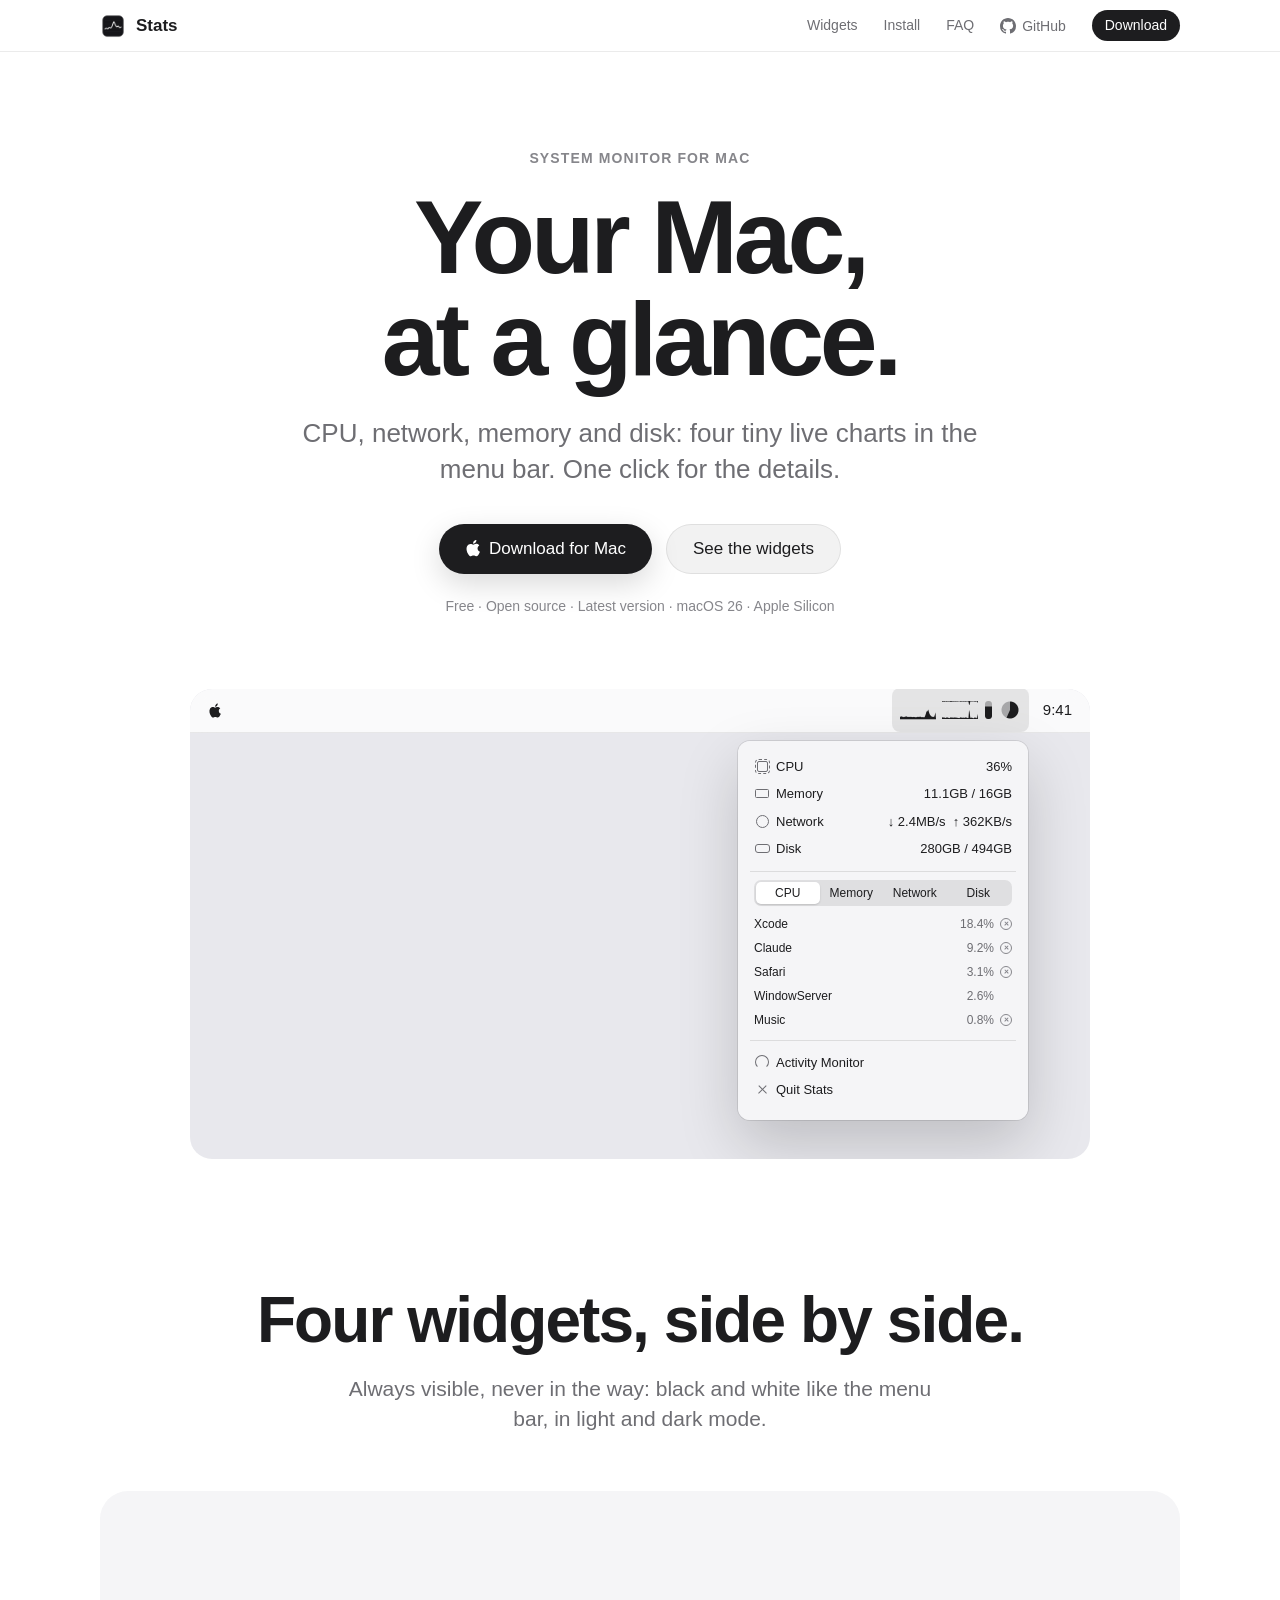
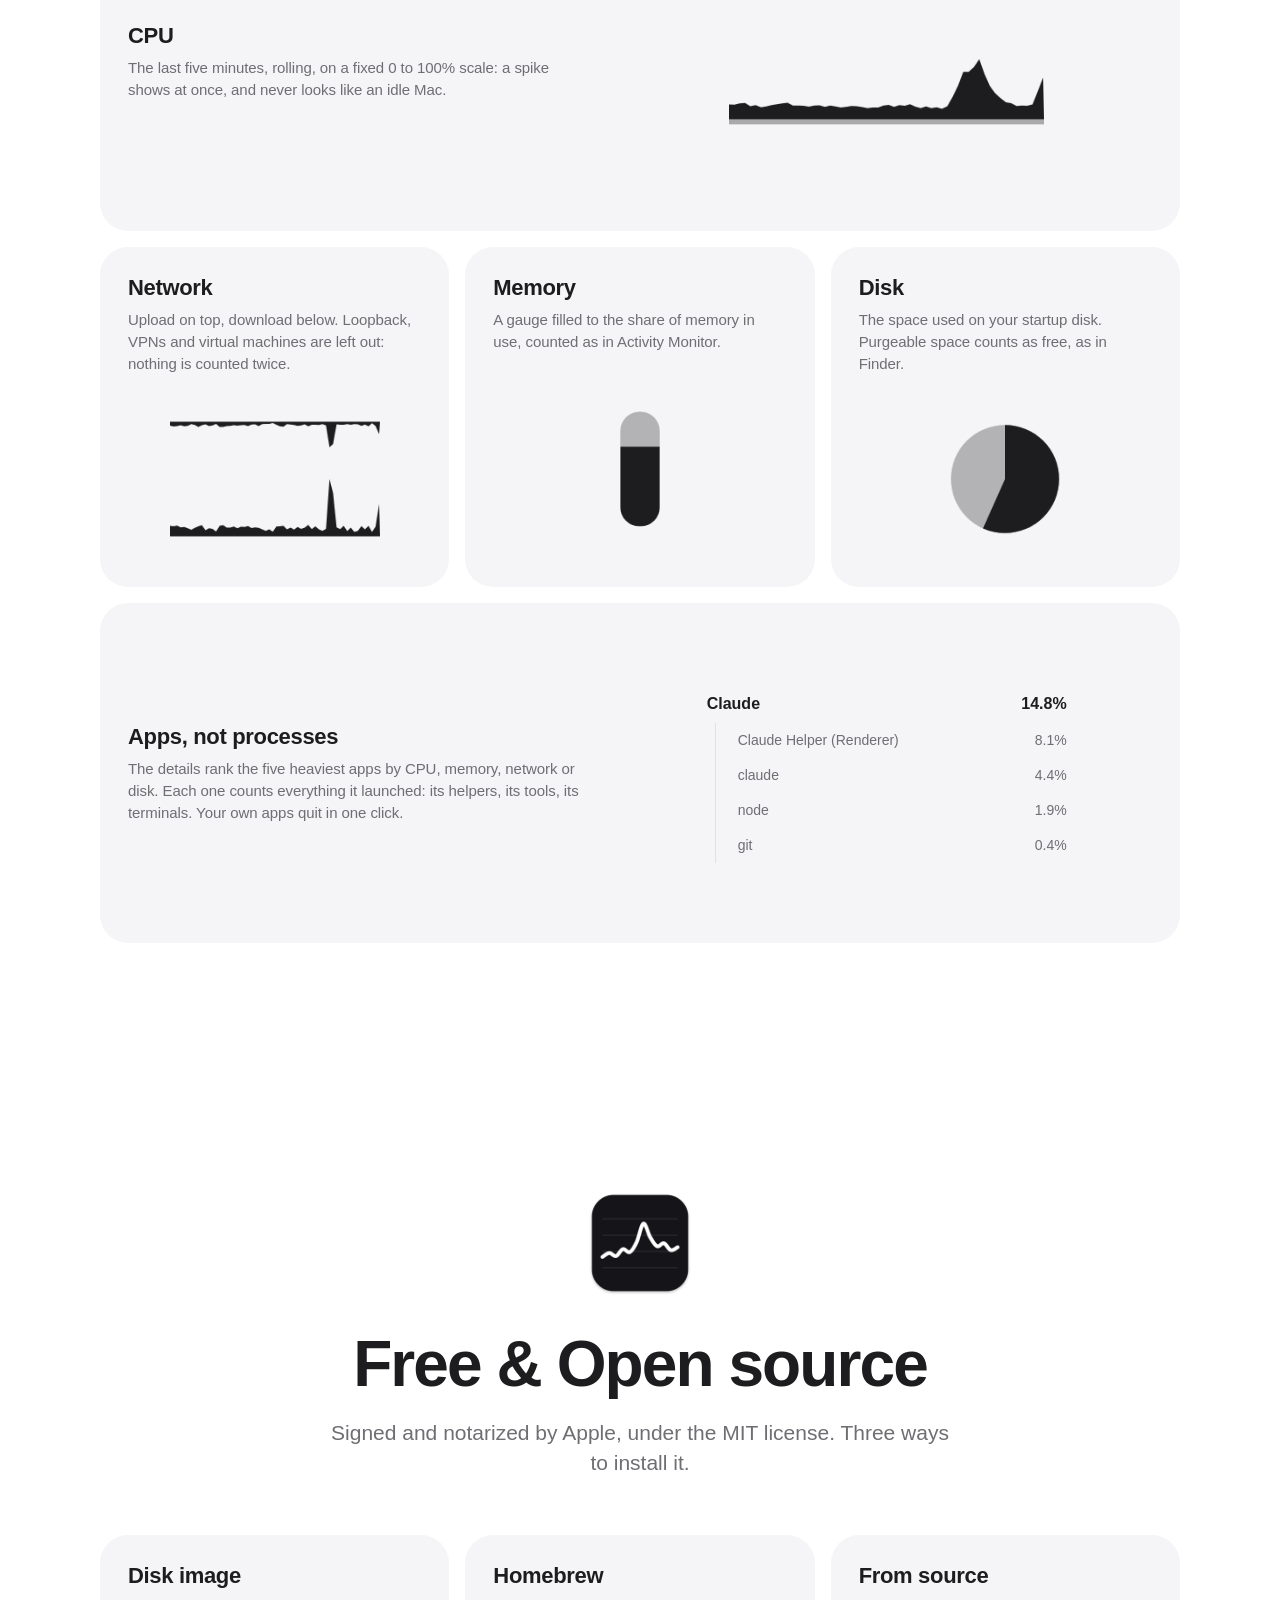
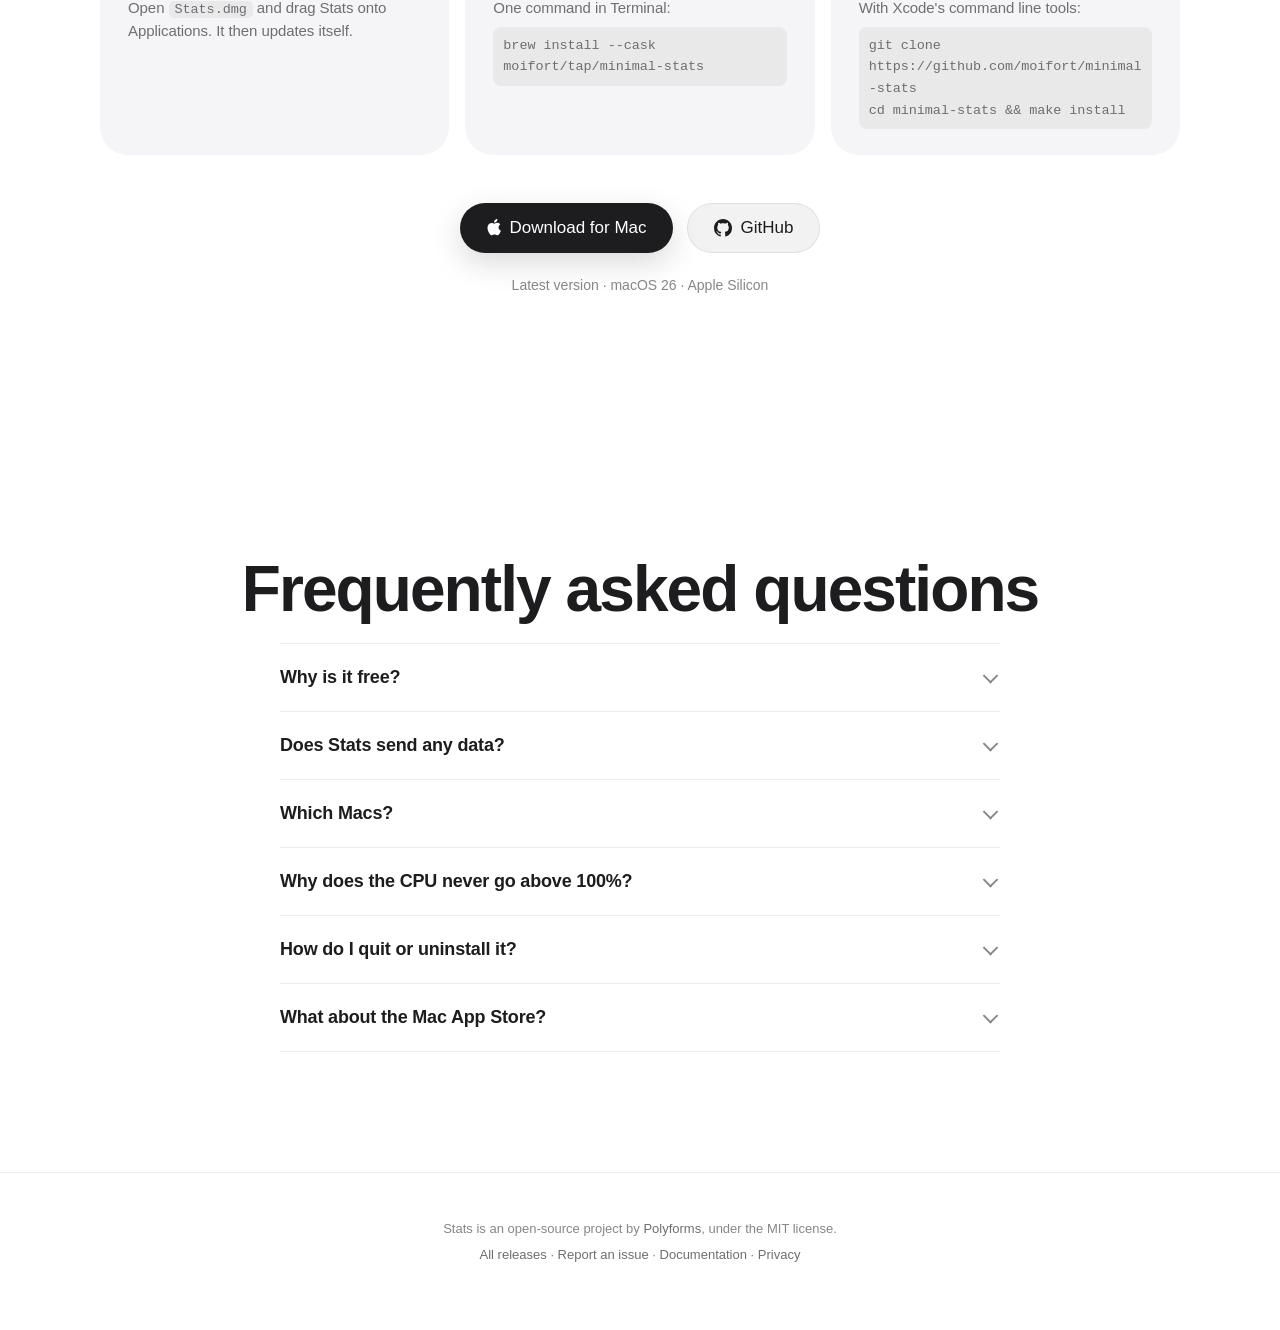
==== commit 0cc14b5e: "fix(site): download the disk image directly 1.12.0 has Stats.dmg: the buttons and the README link re" ====
--- a/site/index.html
+++ b/site/index.html
@@ -41,7 +41,7 @@
       if (lang !== "fr") document.documentElement.classList.add("i18n-pending");
     })();
   </script>
-  <link rel="stylesheet" href="style.css?v=20261111-7">
+  <link rel="stylesheet" href="style.css?v=20261111-8">
 </head>
 <body>
 
@@ -55,7 +55,7 @@
     <a href="#install" data-i18n="nav.install">Installer</a>
     <a href="#faq" data-i18n="nav.faq">Questions</a>
     <a class="nav-gh" href="https://github.com/moifort/minimal-stats" rel="noopener"><svg class="nav-github" viewBox="0 0 16 16" width="16" height="16" aria-hidden="true"><path fill="currentColor" d="M8 0c4.42 0 8 3.58 8 8a8.013 8.013 0 0 1-5.45 7.59c-.4.08-.55-.17-.55-.38 0-.27.01-1.13.01-2.2 0-.75-.25-1.23-.54-1.48 1.78-.2 3.65-.88 3.65-3.95 0-.88-.31-1.59-.82-2.15.08-.2.36-1.02-.08-2.12 0 0-.67-.22-2.2.82-.64-.18-1.32-.27-2-.27-.68 0-1.36.09-2 .27-1.53-1.03-2.2-.82-2.2-.82-.44 1.1-.16 1.92-.08 2.12-.51.56-.82 1.28-.82 2.15 0 3.06 1.86 3.75 3.64 3.95-.23.2-.44.55-.51 1.07-.46.21-1.61.55-2.33-.66-.15-.24-.6-.83-1.23-.82-.67.01-.27.38.01.53.34.19.73.9.82 1.13.16.45.68 1.31 2.69.94 0 .67.01 1.3.01 1.49 0 .21-.15.45-.55.38A7.995 7.995 0 0 1 0 8c0-4.42 3.58-8 8-8Z"/></svg>GitHub</a>
-    <a class="nav-cta" href="https://github.com/moifort/minimal-stats/releases/latest" data-download data-i18n="nav.download">Télécharger</a>
+    <a class="nav-cta" href="https://github.com/moifort/minimal-stats/releases/latest/download/Stats.dmg" data-download data-i18n="nav.download">Télécharger</a>
   </nav>
 </header>
 
@@ -67,7 +67,7 @@
     <h1 class="hero-title" data-i18n="hero.title">Votre Mac,<br>d'un coup d'œil.</h1>
     <p class="hero-subtitle" data-i18n="hero.subtitle">Processeur, réseau, mémoire et disque&nbsp;: quatre petits graphiques en direct dans la barre des menus. Un clic pour le détail.</p>
     <div class="hero-actions">
-      <a class="button primary" href="https://github.com/moifort/minimal-stats/releases/latest" data-download>
+      <a class="button primary" href="https://github.com/moifort/minimal-stats/releases/latest/download/Stats.dmg" data-download>
         <svg class="apple-mark" viewBox="0 0 17 20" width="15" height="18" aria-hidden="true"><path fill="currentColor" d="M14.2 10.6c0-2.3 1.9-3.4 2-3.5-1.1-1.6-2.8-1.8-3.4-1.8-1.4-.1-2.8.9-3.5.9-.7 0-1.8-.8-3-.8-1.5 0-3 .9-3.8 2.3-1.6 2.8-.4 7 1.2 9.3.8 1.1 1.7 2.4 2.9 2.4 1.2 0 1.6-.8 3.1-.8 1.4 0 1.8.8 3.1.7 1.3 0 2.1-1.1 2.8-2.3.9-1.3 1.3-2.6 1.3-2.7-.1 0-2.7-1-2.7-3.7ZM11.9 3.8c.6-.8 1.1-1.9 1-3-.9 0-2.1.6-2.7 1.4-.6.7-1.1 1.8-1 2.9 1 .1 2.1-.5 2.7-1.3Z"/></svg>
         <span data-i18n="dl.mac">Télécharger pour Mac</span>
       </a>
@@ -189,7 +189,7 @@
     </div>
 
     <div class="hero-actions">
-      <a class="button primary" href="https://github.com/moifort/minimal-stats/releases/latest" data-download>
+      <a class="button primary" href="https://github.com/moifort/minimal-stats/releases/latest/download/Stats.dmg" data-download>
         <svg class="apple-mark" viewBox="0 0 17 20" width="15" height="18" aria-hidden="true"><path fill="currentColor" d="M14.2 10.6c0-2.3 1.9-3.4 2-3.5-1.1-1.6-2.8-1.8-3.4-1.8-1.4-.1-2.8.9-3.5.9-.7 0-1.8-.8-3-.8-1.5 0-3 .9-3.8 2.3-1.6 2.8-.4 7 1.2 9.3.8 1.1 1.7 2.4 2.9 2.4 1.2 0 1.6-.8 3.1-.8 1.4 0 1.8.8 3.1.7 1.3 0 2.1-1.1 2.8-2.3.9-1.3 1.3-2.6 1.3-2.7-.1 0-2.7-1-2.7-3.7ZM11.9 3.8c.6-.8 1.1-1.9 1-3-.9 0-2.1.6-2.7 1.4-.6.7-1.1 1.8-1 2.9 1 .1 2.1-.5 2.7-1.3Z"/></svg>
         <span data-i18n="dl.mac">Télécharger pour Mac</span>
       </a>
@@ -239,6 +239,6 @@
   <p><a href="https://github.com/moifort/minimal-stats/releases" data-i18n="footer.releases">Toutes les versions</a> · <a href="https://github.com/moifort/minimal-stats/issues" data-i18n="footer.issues">Signaler un problème</a> · <a href="https://github.com/moifort/minimal-stats#readme" data-i18n="footer.docs">Documentation</a> · <a href="privacy.html" data-i18n="footer.privacy">Confidentialité</a></p>
 </footer>
 
-<script src="i18n.js?v=20261111-7"></script>
+<script src="i18n.js?v=20261111-8"></script>
 </body>
 </html>
